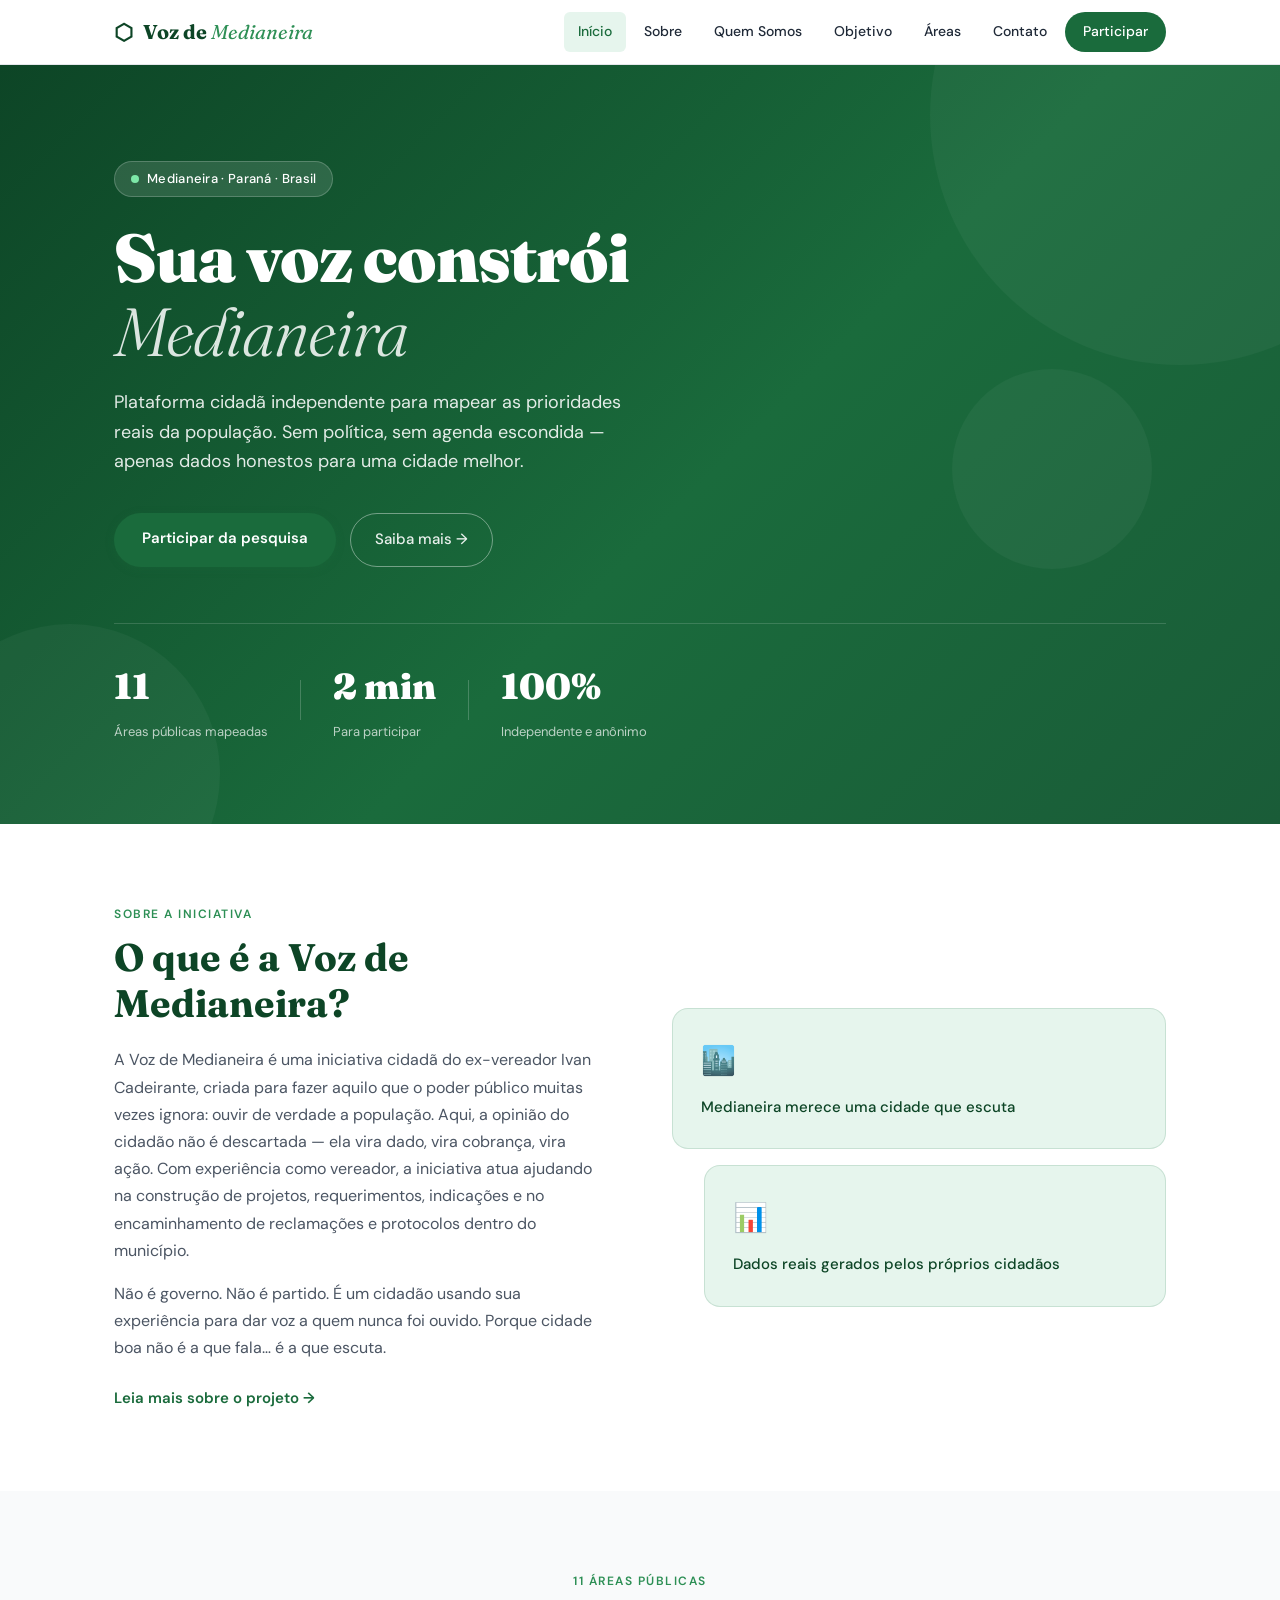
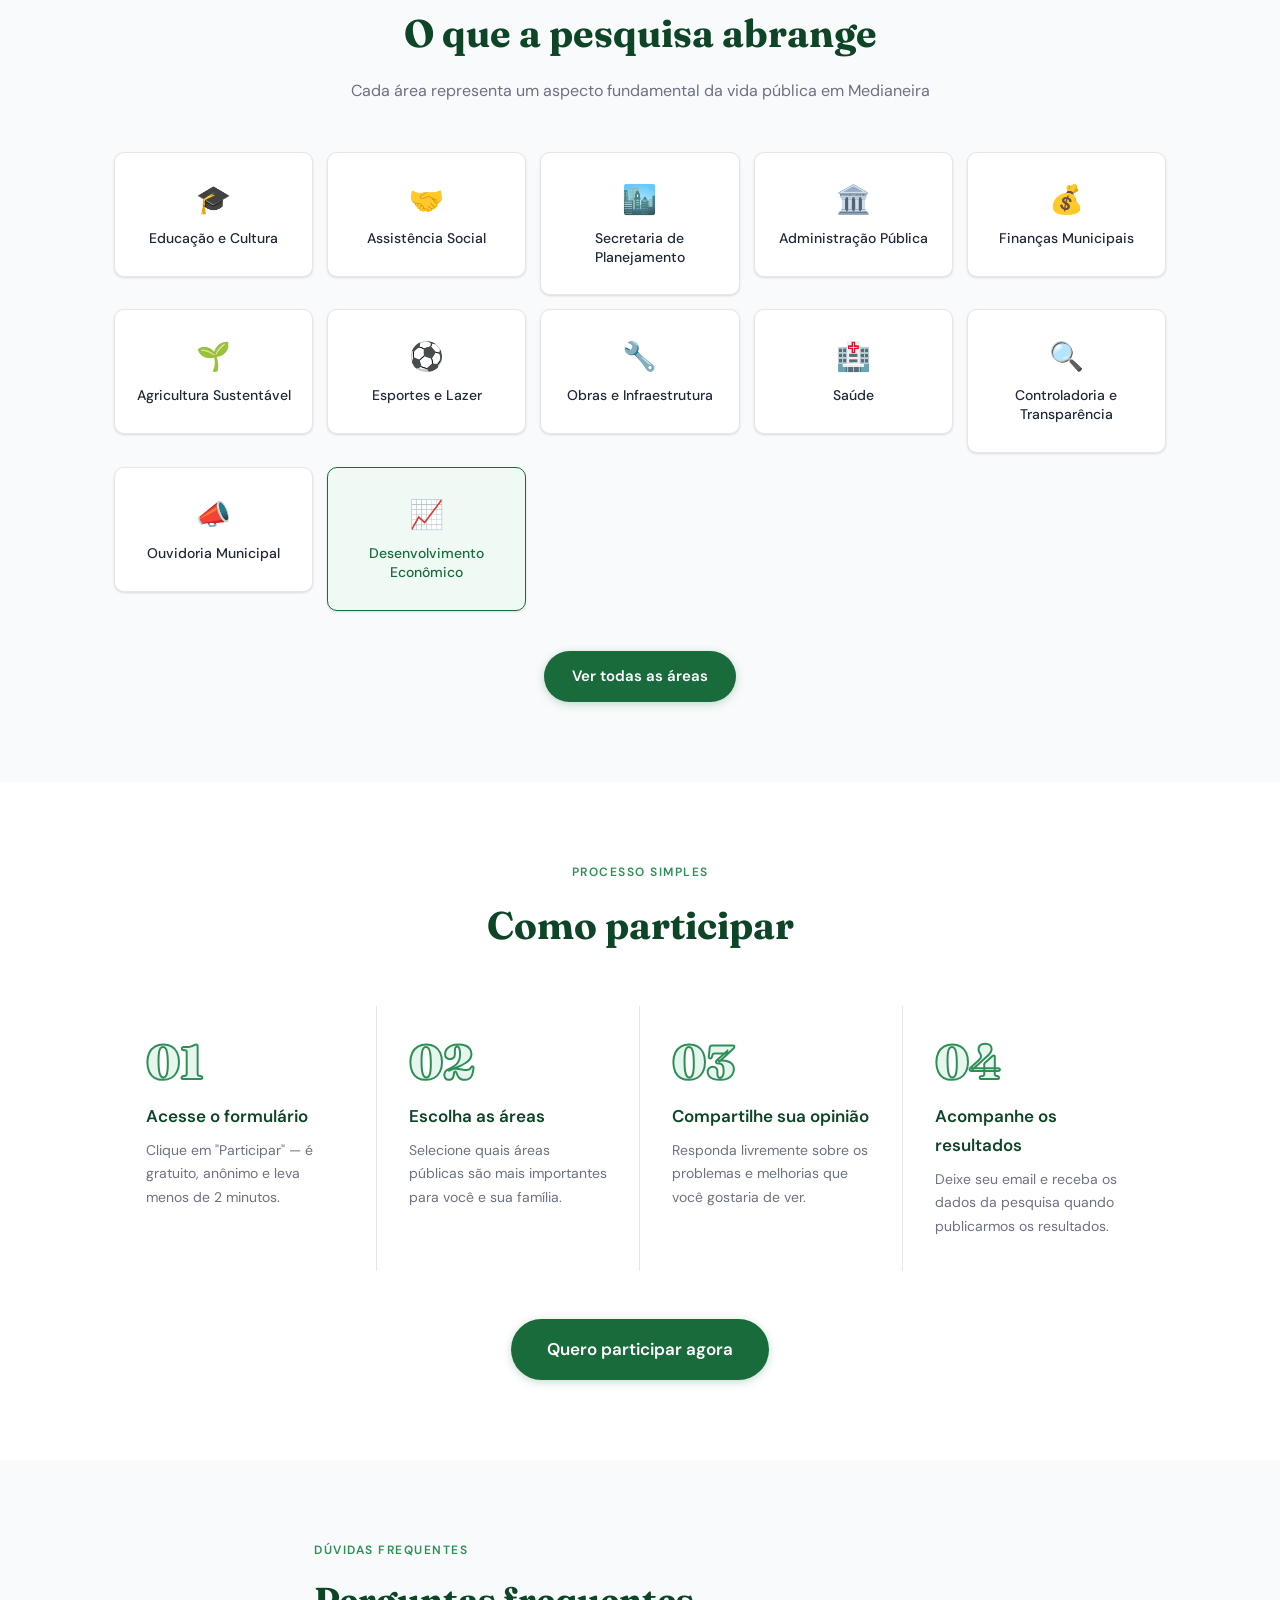
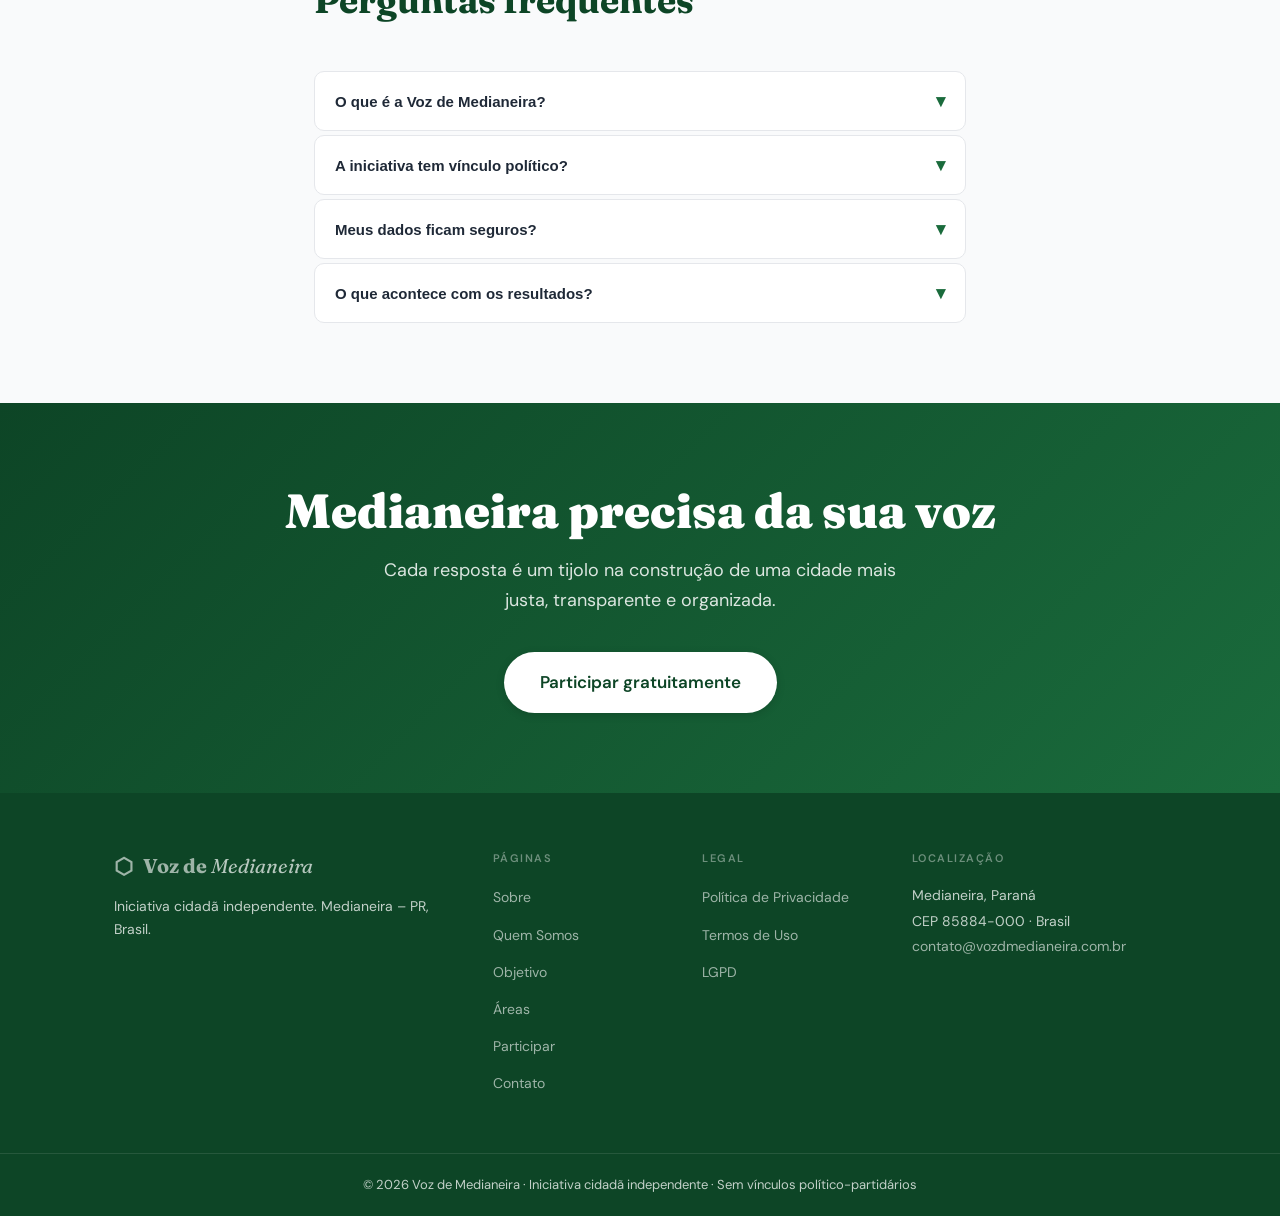
==== index.html @ 8d95023a "Update index.html" ====
<!DOCTYPE html>
<html lang="pt-BR">
<head>
  <meta charset="UTF-8">
  <meta name="viewport" content="width=device-width, initial-scale=1.0">
  <meta http-equiv="X-UA-Compatible" content="IE=edge">

  <!-- SEO Primary -->
  <title>Voz de Medianeira | Participação Cidadã em Medianeira – PR</title>
  <meta name="description" content="Plataforma de participação cidadã em Medianeira, Paraná. Contribua com sua opinião sobre saúde, educação, obras, agricultura e mais. Sua voz transforma a cidade.">
  <meta name="keywords" content="Medianeira PR, participação cidadã, Medianeira Paraná, saúde Medianeira, educação Medianeira, obras Medianeira, prefeitura Medianeira">
  <meta name="author" content="Voz de Medianeira">
  <meta name="robots" content="index, follow, max-snippet:-1, max-image-preview:large, max-video-preview:-1">
  <link rel="canonical" href="https://www.vozdmedianeira.com.br/">

  <!-- Open Graph / Facebook -->
  <meta property="og:type" content="website">
  <meta property="og:url" content="https://www.vozdmedianeira.com.br/">
  <meta property="og:title" content="Voz de Medianeira | Participação Cidadã">
  <meta property="og:description" content="Plataforma cidadã independente para mapear as prioridades reais da população de Medianeira – PR. Participe e faça sua voz ser ouvida.">
  <meta property="og:image" content="https://www.vozdmedianeira.com.br/og-image.jpg">
  <meta property="og:locale" content="pt_BR">
  <meta property="og:site_name" content="Voz de Medianeira">

  <!-- Twitter Card -->
  <meta name="twitter:card" content="summary_large_image">
  <meta name="twitter:title" content="Voz de Medianeira | Participação Cidadã">
  <meta name="twitter:description" content="Plataforma cidadã independente para mapear as prioridades reais da população de Medianeira – PR.">
  <meta name="twitter:image" content="https://www.vozdmedianeira.com.br/og-image.jpg">

  <!-- Geo tags para SEO Local -->
  <meta name="geo.region" content="BR-PR">
  <meta name="geo.placename" content="Medianeira, Paraná">
  <meta name="geo.position" content="-25.2969;-54.0944">
  <meta name="ICBM" content="-25.2969, -54.0944">

  <!-- Schema.org: Organization + WebSite + LocalBusiness -->
  <script type="application/ld+json">
  {
    "@context": "https://schema.org",
    "@graph": [
      {
        "@type": "Organization",
        "@id": "https://www.vozdmedianeira.com.br/#organization",
        "name": "Voz de Medianeira",
        "url": "https://www.vozdmedianeira.com.br",
        "description": "Iniciativa cidadã independente para mapear as prioridades da população de Medianeira, Paraná.",
        "areaServed": {
          "@type": "City",
          "name": "Medianeira",
          "addressRegion": "PR",
          "addressCountry": "BR"
        },
        "contactPoint": {
          "@type": "ContactPoint",
          "contactType": "customer support",
          "email": "contato@vozdmedianeira.com.br",
          "availableLanguage": "Portuguese"
        }
      },
      {
        "@type": "WebSite",
        "@id": "https://www.vozdmedianeira.com.br/#website",
        "url": "https://www.vozdmedianeira.com.br",
        "name": "Voz de Medianeira",
        "description": "Plataforma de participação cidadã em Medianeira – PR",
        "publisher": { "@id": "https://www.vozdmedianeira.com.br/#organization" },
        "potentialAction": {
          "@type": "SearchAction",
          "target": "https://www.vozdmedianeira.com.br/?s={search_term_string}",
          "query-input": "required name=search_term_string"
        },
        "inLanguage": "pt-BR"
      },
      {
        "@type": "BreadcrumbList",
        "itemListElement": [
          { "@type": "ListItem", "position": 1, "name": "Início", "item": "https://www.vozdmedianeira.com.br/" }
        ]
      }
    ]
  }
  </script>

  <!-- FAQ Schema para rich snippets -->
  <script type="application/ld+json">
  {
    "@context": "https://schema.org",
    "@type": "FAQPage",
    "mainEntity": [
      {
        "@type": "Question",
        "name": "O que é a Voz de Medianeira?",
        "acceptedAnswer": {
          "@type": "Answer",
          "text": "É uma iniciativa cidadã independente que reúne opiniões dos moradores de Medianeira, PR, sobre as principais áreas públicas da cidade, como saúde, educação, obras, agricultura e mais."
        }
      },
      {
        "@type": "Question",
        "name": "Como participar da pesquisa cidadã de Medianeira?",
        "acceptedAnswer": {
          "@type": "Answer",
          "text": "Basta acessar nosso formulário, selecionar as áreas de interesse, responder as perguntas e enviar. O processo leva menos de 2 minutos e é completamente gratuito e anônimo."
        }
      },
      {
        "@type": "Question",
        "name": "A iniciativa tem vínculo com partidos políticos?",
        "acceptedAnswer": {
          "@type": "Answer",
          "text": "Não. A Voz de Medianeira é uma iniciativa cidadã totalmente independente, sem vínculos com partidos políticos, candidaturas ou órgãos governamentais."
        }
      }
    ]
  }
  </script>

  <!-- Preconnect para performance -->
  <link rel="preconnect" href="https://fonts.googleapis.com">
  <link rel="preconnect" href="https://fonts.gstatic.com" crossorigin>
  <link href="https://fonts.googleapis.com/css2?family=Fraunces:ital,opsz,wght@0,9..144,300;0,9..144,700;0,9..144,900;1,9..144,400&family=DM+Sans:wght@400;500;600&display=swap" rel="stylesheet">

  <link rel="stylesheet" href="assets/style.css">
  <link rel="icon" type="image/svg+xml" href="assets/favicon.svg">
</head>
  <script type="text/javascript">
    (function(c,l,a,r,i,t,y){
        c[a]=c[a]||function(){(c[a].q=c[a].q||[]).push(arguments)};
        t=l.createElement(r);t.async=1;t.src="https://www.clarity.ms/tag/"+i;
        y=l.getElementsByTagName(r)[0];y.parentNode.insertBefore(t,y);
    })(window, document, "clarity", "script", "wa4w3cgai5");
</script>
  <!-- Google tag (gtag.js) -->
<script async src="https://www.googletagmanager.com/gtag/js?id=G-56TC6TE1XT"></script>
<script>
  window.dataLayer = window.dataLayer || [];
  function gtag(){dataLayer.push(arguments);}
  gtag('js', new Date());

  gtag('config', 'G-56TC6TE1XT');
</script>
<body>

  <!-- Skip to content (acessibilidade) -->
  <a href="#conteudo-principal" class="skip-link">Pular para o conteúdo</a>

  <!-- HEADER / NAV -->
  <header role="banner">
    <nav role="navigation" aria-label="Navegação principal">
      <div class="nav-inner">
        <a href="index.html" class="logo" aria-label="Voz de Medianeira - Página inicial">
          <span class="logo-mark" aria-hidden="true">⬡</span>
          <span class="logo-text">Voz de <em>Medianeira</em></span>
        </a>
        <button class="nav-toggle" aria-expanded="false" aria-controls="nav-menu" aria-label="Abrir menu">
          <span></span><span></span><span></span>
        </button>
        <ul id="nav-menu" role="list">
          <li><a href="index.html" aria-current="page">Início</a></li>
          <li><a href="sobre.html">Sobre</a></li>
          <li><a href="quem-somos.html">Quem Somos</a></li>
          <li><a href="objetivo.html">Objetivo</a></li>
          <li><a href="areas.html">Áreas</a></li>
          <li><a href="contato.html">Contato</a></li>
          <li><a href="participar.html" class="btn-nav">Participar</a></li>
        </ul>
      </div>
    </nav>
  </header>

  <!-- MAIN -->
  <main id="conteudo-principal" role="main">

    <!-- HERO -->
    <section class="hero" aria-labelledby="hero-titulo">
      <div class="hero-bg" aria-hidden="true">
        <div class="hero-shape s1"></div>
        <div class="hero-shape s2"></div>
        <div class="hero-shape s3"></div>
      </div>
      <div class="container hero-content">
        <div class="hero-badge">
          <span class="badge-dot" aria-hidden="true"></span>
          Medianeira · Paraná · Brasil
        </div>
        <h1 id="hero-titulo">
          Sua voz constrói<br>
          <em>Medianeira</em>
        </h1>
        <p class="hero-sub">
          Plataforma cidadã independente para mapear as prioridades reais da população.
          Sem política, sem agenda escondida — apenas dados honestos para uma cidade melhor.
        </p>
        <div class="hero-actions">
          <a href="participar.html" class="btn-primary">Participar da pesquisa</a>
          <a href="sobre.html" class="btn-ghost">Saiba mais →</a>
        </div>
        <div class="hero-stats" role="list" aria-label="Dados da iniciativa">
          <div class="stat" role="listitem">
            <strong>11</strong>
            <span>Áreas públicas mapeadas</span>
          </div>
          <div class="stat-div" aria-hidden="true"></div>
          <div class="stat" role="listitem">
            <strong>2 min</strong>
            <span>Para participar</span>
          </div>
          <div class="stat-div" aria-hidden="true"></div>
          <div class="stat" role="listitem">
            <strong>100%</strong>
            <span>Independente e anônimo</span>
          </div>
        </div>
      </div>
    </section>

    <!-- O QUE É -->
    <section class="section-about" aria-labelledby="about-titulo">
      <div class="container two-col">
        <div class="col-text">
          <span class="eyebrow">Sobre a iniciativa</span>
          <h2 id="about-titulo">O que é a Voz de Medianeira?</h2>
          <p>
            A Voz de Medianeira é uma iniciativa cidadã do ex-vereador Ivan Cadeirante, criada para fazer aquilo que o poder público muitas vezes ignora: ouvir de verdade a população.

Aqui, a opinião do cidadão não é descartada — ela vira dado, vira cobrança, vira ação.

Com experiência como vereador, a iniciativa atua ajudando na construção de projetos, requerimentos, indicações e no encaminhamento de reclamações e protocolos dentro do município.
          </p>
          <p>
            Não é governo. Não é partido.
É um cidadão usando sua experiência para dar voz a quem nunca foi ouvido.

Porque cidade boa não é a que fala…
é a que escuta.
          </p>
          <a href="sobre.html" class="link-more">Leia mais sobre o projeto →</a>
        </div>
        <div class="col-visual" aria-hidden="true">
          <div class="visual-card vc1">
            <div class="vc-icon">🏙️</div>
            <p>Medianeira merece uma cidade que escuta</p>
          </div>
          <div class="visual-card vc2">
            <div class="vc-icon">📊</div>
            <p>Dados reais gerados pelos próprios cidadãos</p>
          </div>
        </div>
      </div>
    </section>

    <!-- ÁREAS em destaque -->
    <section class="section-areas" aria-labelledby="areas-titulo">
      <div class="container">
        <span class="eyebrow center">11 áreas públicas</span>
        <h2 id="areas-titulo" class="center">O que a pesquisa abrange</h2>
        <p class="section-sub center">Cada área representa um aspecto fundamental da vida pública em Medianeira</p>
        <ul class="areas-grid" role="list">
          <li class="area-item"><a href="areas.html#educacao"><span class="ai-icon" aria-hidden="true">🎓</span><span>Educação e Cultura</span></a></li>
          <li class="area-item"><a href="areas.html#assistencia"><span class="ai-icon" aria-hidden="true">🤝</span><span>Assistência Social</span></a></li>
          <li class="area-item"><a href="areas.html#planejamento"><span class="ai-icon" aria-hidden="true">🏙️</span><span>Secretaria de Planejamento</span></a></li>
          <li class="area-item"><a href="areas.html#administracao"><span class="ai-icon" aria-hidden="true">🏛️</span><span>Administração Pública</span></a></li>
          <li class="area-item"><a href="areas.html#financas"><span class="ai-icon" aria-hidden="true">💰</span><span>Finanças Municipais</span></a></li>
          <li class="area-item"><a href="areas.html#agricultura"><span class="ai-icon" aria-hidden="true">🌱</span><span>Agricultura Sustentável</span></a></li>
          <li class="area-item"><a href="areas.html#esportes"><span class="ai-icon" aria-hidden="true">⚽</span><span>Esportes e Lazer</span></a></li>
          <li class="area-item"><a href="areas.html#obras"><span class="ai-icon" aria-hidden="true">🔧</span><span>Obras e Infraestrutura</span></a></li>
          <li class="area-item"><a href="areas.html#saude"><span class="ai-icon" aria-hidden="true">🏥</span><span>Saúde</span></a></li>
          <li class="area-item"><a href="areas.html#controladoria"><span class="ai-icon" aria-hidden="true">🔍</span><span>Controladoria e Transparência</span></a></li>
          <li class="area-item"><a href="areas.html#ouvidoria"><span class="ai-icon" aria-hidden="true">📣</span><span>Ouvidoria Municipal</span></a></li>
          <li class="area-item ai-destaque"><a href="areas.html#economico"><span class="ai-icon" aria-hidden="true">📈</span><span>Desenvolvimento Econômico</span></a></li>
        </ul>
        <div class="center" style="margin-top:40px">
          <a href="areas.html" class="btn-primary">Ver todas as áreas</a>
        </div>
      </div>
    </section>

    <!-- COMO FUNCIONA -->
    <section class="section-steps" aria-labelledby="steps-titulo">
      <div class="container">
        <span class="eyebrow center">Processo simples</span>
        <h2 id="steps-titulo" class="center">Como participar</h2>
        <ol class="steps-list" role="list">
          <li class="step-item">
            <div class="step-num" aria-hidden="true">01</div>
            <div class="step-body">
              <h3>Acesse o formulário</h3>
              <p>Clique em "Participar" — é gratuito, anônimo e leva menos de 2 minutos.</p>
            </div>
          </li>
          <li class="step-item">
            <div class="step-num" aria-hidden="true">02</div>
            <div class="step-body">
              <h3>Escolha as áreas</h3>
              <p>Selecione quais áreas públicas são mais importantes para você e sua família.</p>
            </div>
          </li>
          <li class="step-item">
            <div class="step-num" aria-hidden="true">03</div>
            <div class="step-body">
              <h3>Compartilhe sua opinião</h3>
              <p>Responda livremente sobre os problemas e melhorias que você gostaria de ver.</p>
            </div>
          </li>
          <li class="step-item">
            <div class="step-num" aria-hidden="true">04</div>
            <div class="step-body">
              <h3>Acompanhe os resultados</h3>
              <p>Deixe seu email e receba os dados da pesquisa quando publicarmos os resultados.</p>
            </div>
          </li>
        </ol>
        <div class="center" style="margin-top:48px">
          <a href="participar.html" class="btn-primary btn-lg">Quero participar agora</a>
        </div>
      </div>
    </section>

    <!-- FAQ -->
    <section class="section-faq" aria-labelledby="faq-titulo">
      <div class="container faq-inner">
        <span class="eyebrow">Dúvidas frequentes</span>
        <h2 id="faq-titulo">Perguntas frequentes</h2>
        <dl class="faq-list">
          <div class="faq-item">
            <dt>
              <button aria-expanded="false" aria-controls="faq1-ans" id="faq1-btn">
                O que é a Voz de Medianeira?
                <span aria-hidden="true" class="faq-arrow">▾</span>
              </button>
            </dt>
            <dd id="faq1-ans" hidden>
              É uma iniciativa cidadã independente que reúne opiniões dos moradores de Medianeira–PR
              sobre as principais áreas públicas da cidade. Os dados são públicos e gerados pela própria comunidade.
            </dd>
          </div>
          <div class="faq-item">
            <dt>
              <button aria-expanded="false" aria-controls="faq2-ans" id="faq2-btn">
                A iniciativa tem vínculo político?
                <span aria-hidden="true" class="faq-arrow">▾</span>
              </button>
            </dt>
            <dd id="faq2-ans" hidden>
              Não. Somos totalmente independentes — sem vínculos com partidos, candidaturas ou órgãos
              governamentais. Nenhum patrocinador político financia esta iniciativa.
            </dd>
          </div>
          <div class="faq-item">
            <dt>
              <button aria-expanded="false" aria-controls="faq3-ans" id="faq3-btn">
                Meus dados ficam seguros?
                <span aria-hidden="true" class="faq-arrow">▾</span>
              </button>
            </dt>
            <dd id="faq3-ans" hidden>
              Sim. O nome é opcional e o email só é utilizado para envio dos resultados. Nunca
              vendemos, compartilhamos ou usamos seus dados para fins comerciais. Seguimos a LGPD.
            </dd>
          </div>
          <div class="faq-item">
            <dt>
              <button aria-expanded="false" aria-controls="faq4-ans" id="faq4-btn">
                O que acontece com os resultados?
                <span aria-hidden="true" class="faq-arrow">▾</span>
              </button>
            </dt>
            <dd id="faq4-ans" hidden>
              Os dados serão organizados, publicados neste site e compartilhados com a comunidade
              de Medianeira para fomentar debates públicos, transparência e cidadania ativa.
            </dd>
          </div>
        </dl>
      </div>
    </section>

    <!-- CTA FINAL -->
    <section class="section-cta" aria-labelledby="cta-titulo">
      <div class="container cta-inner">
        <h2 id="cta-titulo">Medianeira precisa da sua voz</h2>
        <p>Cada resposta é um tijolo na construção de uma cidade mais justa, transparente e organizada.</p>
        <a href="participar.html" class="btn-primary btn-lg btn-white">Participar gratuitamente</a>
      </div>
    </section>

  </main>

  <!-- FOOTER -->
  <footer role="contentinfo">
    <div class="container footer-inner">
      <div class="footer-col">
        <a href="index.html" class="logo logo-footer">
          <span class="logo-mark" aria-hidden="true">⬡</span>
          <span class="logo-text">Voz de <em>Medianeira</em></span>
        </a>
        <p>Iniciativa cidadã independente. Medianeira – PR, Brasil.</p>
      </div>
      <nav class="footer-nav" aria-label="Navegação rodapé">
        <h3>Páginas</h3>
        <ul role="list">
          <li><a href="sobre.html">Sobre</a></li>
          <li><a href="quem-somos.html">Quem Somos</a></li>
          <li><a href="objetivo.html">Objetivo</a></li>
          <li><a href="areas.html">Áreas</a></li>
          <li><a href="participar.html">Participar</a></li>
          <li><a href="contato.html">Contato</a></li>
        </ul>
      </nav>
      <nav class="footer-nav" aria-label="Legal">
        <h3>Legal</h3>
        <ul role="list">
          <li><a href="privacidade.html">Política de Privacidade</a></li>
          <li><a href="termos.html">Termos de Uso</a></li>
          <li><a href="lgpd.html">LGPD</a></li>
        </ul>
      </nav>
      <div class="footer-col">
        <h3>Localização</h3>
        <address>
          Medianeira, Paraná<br>
          CEP 85884-000 · Brasil<br>
          <a href="mailto:contato@vozdmedianeira.com.br">contato@vozdmedianeira.com.br</a>
        </address>
      </div>
    </div>
    <div class="footer-bottom">
      <div class="container">
        <p>© <span id="ano"></span> Voz de Medianeira · Iniciativa cidadã independente · Sem vínculos político-partidários</p>
      </div>
    </div>
  </footer>

  <!-- Popup Interesse -->
  <div class="popup-overlay" id="popupInteresse" role="dialog" aria-modal="true" aria-labelledby="pi-titulo" hidden>
    <div class="popup-box">
      <button class="popup-close" onclick="fecharPopup('popupInteresse')" aria-label="Fechar">✕</button>
      <p class="popup-emoji" aria-hidden="true">📬</p>
      <h2 id="pi-titulo">Receba os resultados da pesquisa</h2>
      <p>Cadastre seu email e seja o primeiro a saber o que a população de Medianeira pensa. Sem spam.</p>
      <form class="popup-form" onsubmit="capturarEmailInteresse(event)">
        <label for="pi-email" class="sr-only">Seu email</label>
        <div class="popup-row">
          <input type="email" id="pi-email" name="email" placeholder="seuemail@gmail.com" required autocomplete="email">
          <button type="submit" class="btn-primary">Quero receber</button>
        </div>
      </form>
      <button class="popup-skip" onclick="fecharPopup('popupInteresse')">Agora não, obrigado</button>
    </div>
  </div>

  <!-- Popup Abandono (exit intent) -->
  <div class="popup-overlay" id="popupAbandono" role="dialog" aria-modal="true" aria-labelledby="pa-titulo" hidden>
    <div class="popup-box">
      <button class="popup-close" onclick="fecharPopup('popupAbandono')" aria-label="Fechar">✕</button>
      <p class="popup-emoji" aria-hidden="true">🌿</p>
      <h2 id="pa-titulo">Espere! Sua voz ainda não foi ouvida.</h2>
      <p>São apenas <strong>2 minutos</strong>. Cada resposta ajuda a mapear o que Medianeira realmente precisa. Não vá embora sem participar!</p>
      <div class="popup-btns">
        <a href="participar.html" class="btn-primary">Participar agora</a>
        <button class="btn-ghost-sm" onclick="fecharPopup('popupAbandono')">Sair mesmo assim</button>
      </div>
    </div>
  </div>

  <div id="toast" role="alert" aria-live="assertive" aria-atomic="true"></div>

  <script src="assets/main.js"></script>
</body>
</html>
---- assets/style.css ----
/* ============================================
   VOZ DE MEDIANEIRA – DESIGN SYSTEM
   Tipografia: Fraunces (display) + DM Sans (body)
   Paleta: Verde institucional + Branco + Âmbar
   ============================================ */

:root {
  --verde:        #1a6b3c;
  --verde-dark:   #0d4526;
  --verde-mid:    #2d8f55;
  --verde-light:  #e6f5ed;
  --verde-xlight: #f0faf5;
  --ambar:        #d97706;
  --ambar-light:  #fef3c7;
  --cinza-50:     #f9fafb;
  --cinza-100:    #f3f4f6;
  --cinza-200:    #e5e7eb;
  --cinza-400:    #9ca3af;
  --cinza-600:    #4b5563;
  --cinza-800:    #1f2937;
  --branco:       #ffffff;
  --texto:        #111827;
  --texto-muted:  #6b7280;
  --radius-sm:    6px;
  --radius:       10px;
  --radius-lg:    16px;
  --radius-xl:    24px;
  --shadow-sm:    0 1px 3px rgba(0,0,0,0.08), 0 1px 2px rgba(0,0,0,0.06);
  --shadow:       0 4px 16px rgba(0,0,0,0.10);
  --shadow-lg:    0 12px 40px rgba(0,0,0,0.13);
  --font-display: 'Fraunces', Georgia, serif;
  --font-body:    'DM Sans', system-ui, sans-serif;
  --max-w:        1100px;
}

/* RESET */
*, *::before, *::after { box-sizing: border-box; margin: 0; padding: 0; }
html { scroll-behavior: smooth; -webkit-text-size-adjust: 100%; }
body { font-family: var(--font-body); font-size: 16px; line-height: 1.7; color: var(--texto); background: var(--branco); }
img { max-width: 100%; height: auto; display: block; }
a { color: var(--verde); text-decoration: underline; }
a:hover { color: var(--verde-dark); }
ul, ol { list-style: none; }

/* ACESSIBILIDADE */
.skip-link {
  position: absolute; top: -100px; left: 16px;
  background: var(--verde); color: var(--branco);
  padding: 10px 20px; border-radius: var(--radius);
  font-weight: 600; text-decoration: none; z-index: 9999;
  transition: top 0.2s;
}
.skip-link:focus { top: 16px; }
.sr-only {
  position: absolute; width: 1px; height: 1px;
  padding: 0; margin: -1px; overflow: hidden;
  clip: rect(0,0,0,0); white-space: nowrap; border: 0;
}

/* CONTAINER */
.container { max-width: var(--max-w); margin: 0 auto; padding: 0 24px; }

/* ============ HEADER / NAV ============ */
header {
  position: sticky; top: 0; z-index: 200;
  background: rgba(255,255,255,0.97);
  backdrop-filter: blur(8px);
  border-bottom: 1px solid var(--cinza-200);
}
.nav-inner {
  display: flex; align-items: center; justify-content: space-between;
  max-width: var(--max-w); margin: 0 auto; padding: 0 24px;
  height: 64px;
}
.logo {
  display: flex; align-items: center; gap: 10px;
  text-decoration: none; font-family: var(--font-display);
  font-size: 20px; font-weight: 700; color: var(--verde-dark);
}
.logo em { font-style: italic; color: var(--verde-mid); font-weight: 400; }
.logo-mark {
  font-size: 22px; line-height: 1;
  display: flex; align-items: center;
}
.logo-footer { color: var(--branco); }
.logo-footer em { color: rgba(255,255,255,0.7); }

#nav-menu {
  display: flex; align-items: center; gap: 4px;
}
#nav-menu li a {
  display: block; padding: 8px 14px;
  font-size: 14px; font-weight: 500;
  color: var(--cinza-800); text-decoration: none;
  border-radius: var(--radius-sm);
  transition: background 0.15s, color 0.15s;
}
#nav-menu li a:hover,
#nav-menu li a[aria-current="page"] {
  background: var(--verde-light); color: var(--verde);
}
.btn-nav {
  background: var(--verde) !important;
  color: var(--branco) !important;
  padding: 8px 18px !important;
  border-radius: 999px !important;
}
.btn-nav:hover { background: var(--verde-dark) !important; }

.nav-toggle {
  display: none; flex-direction: column; gap: 5px;
  background: none; border: none; cursor: pointer; padding: 8px;
}
.nav-toggle span {
  display: block; width: 22px; height: 2px;
  background: var(--cinza-800); border-radius: 2px; transition: all 0.25s;
}

/* ============ BOTÕES ============ */
.btn-primary {
  display: inline-block;
  background: var(--verde); color: var(--branco);
  font-family: var(--font-body); font-weight: 600; font-size: 15px;
  padding: 13px 28px; border-radius: 999px;
  text-decoration: none; border: none; cursor: pointer;
  transition: background 0.2s, transform 0.15s, box-shadow 0.2s;
  box-shadow: 0 2px 8px rgba(26,107,60,0.25);
}
.btn-primary:hover {
  background: var(--verde-dark); color: var(--branco);
  transform: translateY(-2px);
  box-shadow: 0 6px 20px rgba(26,107,60,0.35);
}
.btn-primary:active { transform: translateY(0); }
.btn-primary.btn-lg { font-size: 17px; padding: 16px 36px; }
.btn-primary.btn-full { width: 100%; text-align: center; }
.btn-primary.btn-white { background: var(--branco); color: var(--verde-dark); box-shadow: 0 2px 8px rgba(0,0,0,0.15); }
.btn-primary.btn-white:hover { background: var(--verde-light); color: var(--verde-dark); }

.btn-ghost {
  display: inline-block; background: transparent;
  color: rgba(255,255,255,0.9); font-weight: 500; font-size: 15px;
  padding: 13px 24px; border-radius: 999px; text-decoration: none;
  border: 1.5px solid rgba(255,255,255,0.4);
  transition: background 0.2s, border-color 0.2s;
}
.btn-ghost:hover { background: rgba(255,255,255,0.1); border-color: rgba(255,255,255,0.7); color: var(--branco); }

.btn-ghost-sm {
  background: transparent; color: var(--cinza-600); border: none;
  font-size: 14px; cursor: pointer; padding: 10px 16px;
  border-radius: var(--radius-sm); text-decoration: underline;
}
.btn-ghost-sm:hover { color: var(--cinza-800); }

/* ============ EYEBROW / LABELS ============ */
.eyebrow {
  display: block; font-size: 12px; font-weight: 600; letter-spacing: 1.5px;
  text-transform: uppercase; color: var(--verde-mid); margin-bottom: 10px;
}
.eyebrow.center { text-align: center; }
.center { text-align: center; }

/* ============ HERO ============ */
.hero {
  position: relative; overflow: hidden;
  background: linear-gradient(135deg, var(--verde-dark) 0%, var(--verde) 55%, #1a5c38 100%);
  color: var(--branco);
  padding: 96px 0 80px;
}
.hero-bg { position: absolute; inset: 0; pointer-events: none; }
.hero-shape {
  position: absolute; border-radius: 50%;
  background: rgba(255,255,255,0.04);
}
.hero-shape.s1 { width: 500px; height: 500px; top: -200px; right: -150px; }
.hero-shape.s2 { width: 300px; height: 300px; bottom: -100px; left: -80px; }
.hero-shape.s3 { width: 200px; height: 200px; top: 40%; right: 10%; }

.hero-content { position: relative; z-index: 1; }

.hero-badge {
  display: inline-flex; align-items: center; gap: 8px;
  background: rgba(255,255,255,0.12); border: 1px solid rgba(255,255,255,0.2);
  border-radius: 999px; padding: 6px 16px;
  font-size: 13px; font-weight: 500; letter-spacing: 0.3px;
  margin-bottom: 24px;
}
.badge-dot {
  width: 8px; height: 8px; border-radius: 50%;
  background: #7de8a8; animation: pulse 2s infinite;
}
@keyframes pulse { 0%,100% { opacity: 1; } 50% { opacity: 0.5; } }

.hero h1 {
  font-family: var(--font-display);
  font-size: clamp(40px, 6vw, 68px);
  font-weight: 900; line-height: 1.08;
  margin-bottom: 20px; letter-spacing: -1px;
}
.hero h1 em {
  font-style: italic; font-weight: 300;
  color: rgba(255,255,255,0.85);
}
.hero-sub {
  font-size: 18px; max-width: 520px;
  line-height: 1.65; margin-bottom: 36px;
  opacity: 0.88;
}
.hero-actions { display: flex; gap: 14px; flex-wrap: wrap; margin-bottom: 56px; }
.hero-stats {
  display: flex; gap: 0; align-items: center; flex-wrap: wrap;
  border-top: 1px solid rgba(255,255,255,0.15);
  padding-top: 32px;
}
.stat { text-align: left; padding: 0 32px 0 0; }
.stat strong { display: block; font-family: var(--font-display); font-size: 36px; font-weight: 900; }
.stat span { font-size: 13px; opacity: 0.7; }
.stat-div { width: 1px; height: 40px; background: rgba(255,255,255,0.2); margin-right: 32px; }

/* ============ PAGE HERO (inner pages) ============ */
.page-hero {
  background: var(--verde-xlight);
  border-bottom: 1px solid var(--cinza-200);
  padding: 48px 0 40px;
}
.page-hero h1 {
  font-family: var(--font-display);
  font-size: clamp(32px, 4vw, 52px);
  font-weight: 900; color: var(--verde-dark);
  margin-top: 16px; letter-spacing: -0.5px;
}
.page-hero-sub { font-size: 17px; color: var(--texto-muted); margin-top: 8px; }

/* BREADCRUMB */
.breadcrumb { display: flex; gap: 8px; align-items: center; }
.breadcrumb li { font-size: 13px; color: var(--texto-muted); }
.breadcrumb li::after { content: '›'; margin-left: 8px; }
.breadcrumb li:last-child::after { content: ''; }
.breadcrumb li:last-child { color: var(--verde); font-weight: 500; }
.breadcrumb a { color: var(--texto-muted); text-decoration: none; }
.breadcrumb a:hover { color: var(--verde); }

/* ============ SECTION: ABOUT ============ */
.section-about { padding: 80px 0; }
.two-col {
  display: grid; grid-template-columns: 1fr 1fr;
  gap: 64px; align-items: center;
}
.col-text h2 {
  font-family: var(--font-display);
  font-size: clamp(28px, 3vw, 40px);
  font-weight: 700; color: var(--verde-dark);
  margin-bottom: 20px; line-height: 1.2;
}
.col-text p { color: var(--cinza-600); margin-bottom: 16px; }
.link-more {
  display: inline-block; font-weight: 600; font-size: 15px;
  color: var(--verde); text-decoration: none; margin-top: 8px;
}
.link-more:hover { text-decoration: underline; }

.col-visual { display: flex; flex-direction: column; gap: 16px; }
.visual-card {
  background: var(--verde-light);
  border: 1px solid rgba(26,107,60,0.15);
  border-radius: var(--radius-lg); padding: 28px;
  transition: transform 0.2s;
}
.visual-card:hover { transform: translateY(-3px); }
.visual-card.vc2 { margin-left: 32px; }
.vc-icon { font-size: 28px; margin-bottom: 10px; }
.visual-card p { font-size: 15px; color: var(--verde-dark); font-weight: 500; }

/* ============ SECTION: AREAS ============ */
.section-areas { background: var(--cinza-50); padding: 80px 0; }
.section-areas h2 {
  font-family: var(--font-display);
  font-size: clamp(28px, 3vw, 40px);
  font-weight: 700; color: var(--verde-dark);
  margin-bottom: 10px;
}
.section-sub { font-size: 16px; color: var(--texto-muted); margin-bottom: 48px; }

.areas-grid {
  display: grid;
  grid-template-columns: repeat(auto-fill, minmax(195px, 1fr));
  gap: 14px;
}
.area-item a {
  display: flex; flex-direction: column; align-items: center; gap: 10px;
  text-align: center; padding: 28px 16px;
  background: var(--branco); border-radius: var(--radius);
  border: 1.5px solid var(--cinza-200);
  text-decoration: none; color: var(--cinza-800);
  font-size: 14px; font-weight: 500; line-height: 1.35;
  transition: all 0.2s; box-shadow: var(--shadow-sm);
}
.area-item a:hover {
  border-color: var(--verde-mid); color: var(--verde);
  box-shadow: 0 4px 16px rgba(26,107,60,0.15);
  transform: translateY(-3px);
}
.ai-icon { font-size: 28px; }
.ai-destaque a { border-color: var(--verde); background: var(--verde-xlight); color: var(--verde); }

/* ============ SECTION: STEPS ============ */
.section-steps { padding: 80px 0; }
.section-steps h2 {
  font-family: var(--font-display);
  font-size: clamp(28px, 3vw, 40px); font-weight: 700;
  color: var(--verde-dark); margin-bottom: 48px;
}
.steps-list { display: grid; grid-template-columns: repeat(auto-fit, minmax(220px, 1fr)); gap: 0; }
.step-item {
  display: flex; flex-direction: column; gap: 16px; padding: 32px;
  border-right: 1px solid var(--cinza-200); position: relative;
}
.step-item:last-child { border-right: none; }
.step-num {
  font-family: var(--font-display); font-size: 48px; font-weight: 900;
  color: var(--verde-light); line-height: 1;
  -webkit-text-stroke: 2px var(--verde-mid);
}
.step-body h3 { font-size: 17px; font-weight: 600; color: var(--verde-dark); margin-bottom: 8px; }
.step-body p { font-size: 14px; color: var(--texto-muted); }

/* ============ SECTION: FAQ ============ */
.section-faq { background: var(--cinza-50); padding: 80px 0; }
.faq-inner { max-width: 700px; }
.section-faq h2 {
  font-family: var(--font-display); font-size: 36px; font-weight: 700;
  color: var(--verde-dark); margin-bottom: 40px;
}
.faq-list { display: flex; flex-direction: column; gap: 4px; }
.faq-item {
  border: 1px solid var(--cinza-200); border-radius: var(--radius);
  background: var(--branco); overflow: hidden;
}
.faq-item dt button {
  display: flex; width: 100%; align-items: center; justify-content: space-between;
  padding: 18px 20px; background: none; border: none; cursor: pointer;
  font-size: 15px; font-weight: 600; color: var(--cinza-800);
  text-align: left; gap: 12px;
}
.faq-item dt button:hover { background: var(--cinza-50); }
.faq-arrow { color: var(--verde); font-size: 18px; transition: transform 0.25s; flex-shrink: 0; }
.faq-item dt button[aria-expanded="true"] .faq-arrow { transform: rotate(180deg); }
.faq-item dd {
  padding: 0 20px 18px; font-size: 15px; color: var(--cinza-600); line-height: 1.7;
}

/* ============ SECTION: CTA ============ */
.section-cta {
  background: linear-gradient(135deg, var(--verde-dark), var(--verde));
  padding: 80px 0; text-align: center;
}
.cta-inner h2 {
  font-family: var(--font-display);
  font-size: clamp(28px, 4vw, 48px); font-weight: 900;
  color: var(--branco); margin-bottom: 16px; line-height: 1.15;
}
.cta-inner p { font-size: 18px; color: rgba(255,255,255,0.85); margin-bottom: 36px; max-width: 520px; margin-left: auto; margin-right: auto; }

/* ============ SECTION: CONTENT (inner pages) ============ */
.section-content { padding: 64px 0 80px; }
.content-narrow { max-width: 720px; }
.content-wide { max-width: 1000px; }
.section-content h2 {
  font-family: var(--font-display);
  font-size: clamp(22px, 2.5vw, 32px); font-weight: 700;
  color: var(--verde-dark); margin-top: 48px; margin-bottom: 16px;
  padding-top: 48px; border-top: 1px solid var(--cinza-200);
}
.section-content h2:first-of-type { margin-top: 0; padding-top: 0; border-top: none; }
.section-content p { color: var(--cinza-600); margin-bottom: 16px; }
.content-list { list-style: none; margin: 16px 0 24px; }
.content-list li {
  padding: 8px 0 8px 24px; position: relative;
  color: var(--cinza-600); border-bottom: 1px solid var(--cinza-100);
}
.content-list li::before {
  content: '›'; position: absolute; left: 4px;
  color: var(--verde-mid); font-weight: 700;
}
.content-list li:last-child { border-bottom: none; }
.intro-text {
  font-size: 17px; color: var(--cinza-600); line-height: 1.75;
  margin-bottom: 48px; padding-bottom: 32px; border-bottom: 1px solid var(--cinza-200);
}
.cta-inline {
  background: var(--verde-light); border: 1px solid rgba(26,107,60,0.2);
  border-radius: var(--radius-lg); padding: 32px;
  margin-top: 56px; text-align: center;
}
.cta-inline h3 {
  font-size: 18px; font-weight: 600; color: var(--verde-dark);
  margin-bottom: 16px;
}

/* ============ AREAS DETAIL ============ */
.areas-detail-grid { display: grid; grid-template-columns: repeat(auto-fill, minmax(440px, 1fr)); gap: 24px; }
.area-detail {
  background: var(--branco); border: 1px solid var(--cinza-200);
  border-radius: var(--radius-lg); padding: 28px;
  border-left: 4px solid var(--verde-mid);
  scroll-margin-top: 80px;
}
.ad-header { display: flex; align-items: center; gap: 14px; margin-bottom: 14px; }
.ad-icon { font-size: 28px; }
.area-detail h2 {
  font-family: var(--font-display); font-size: 20px; font-weight: 700;
  color: var(--verde-dark); margin: 0; padding: 0; border: none;
}
.area-detail p { font-size: 14px; color: var(--cinza-600); margin-bottom: 10px; }
.area-detail p:last-child { margin-bottom: 0; }

/* ============ PARTICIPAR PAGE ============ */
.section-participar { padding: 64px 0 80px; background: var(--cinza-50); }
.participar-inner {
  display: grid; grid-template-columns: 320px 1fr;
  gap: 40px; align-items: start;
}
.info-card {
  background: var(--verde); color: var(--branco);
  border-radius: var(--radius); padding: 20px;
  margin-bottom: 16px;
}
.info-card h3 { font-size: 15px; font-weight: 600; margin-bottom: 6px; }
.info-card p { font-size: 13px; opacity: 0.85; }
.areas-select-list { display: flex; flex-direction: column; gap: 6px; margin-bottom: 20px; }
.area-btn {
  display: flex; align-items: center; gap: 10px;
  width: 100%; padding: 10px 14px;
  background: var(--branco); border: 1.5px solid var(--cinza-200);
  border-radius: var(--radius-sm); cursor: pointer;
  font-size: 13px; font-weight: 500; color: var(--cinza-800);
  font-family: var(--font-body); text-align: left;
  transition: all 0.15s;
}
.area-btn:hover { border-color: var(--verde-mid); color: var(--verde); }
.area-btn[aria-pressed="true"] {
  background: var(--verde-light); border-color: var(--verde);
  color: var(--verde); font-weight: 600;
}
.privacy-note {
  background: var(--cinza-100); border-radius: var(--radius);
  padding: 16px; font-size: 13px;
}
.privacy-note strong { display: block; margin-bottom: 4px; color: var(--cinza-800); }
.privacy-note p { color: var(--texto-muted); }

.form-wrap {
  background: var(--branco); border-radius: var(--radius-lg);
  padding: 40px; box-shadow: var(--shadow);
  border: 1px solid var(--cinza-200);
}
.form-wrap h2 {
  font-family: var(--font-display); font-size: 28px; font-weight: 700;
  color: var(--verde-dark); margin-bottom: 28px;
}
.selected-display {
  background: var(--verde-xlight); border: 1.5px solid var(--cinza-200);
  border-radius: var(--radius-sm); padding: 12px 14px;
  min-height: 48px; font-size: 14px; color: var(--verde-dark);
}
.selected-display em { color: var(--texto-muted); font-style: normal; }

/* ============ FORMS ============ */
.form-row { margin-bottom: 20px; }
.form-row label {
  display: block; font-size: 13px; font-weight: 600;
  color: var(--cinza-800); margin-bottom: 6px;
}
.form-row label small { font-weight: 400; color: var(--texto-muted); }
.form-row input[type="text"],
.form-row input[type="email"],
.form-row select,
.form-row textarea {
  width: 100%; padding: 11px 14px;
  border: 1.5px solid var(--cinza-200); border-radius: var(--radius-sm);
  font-size: 15px; font-family: var(--font-body); color: var(--texto);
  background: var(--cinza-50); transition: border-color 0.2s, background 0.2s;
  appearance: none;
}
.form-row input:focus,
.form-row select:focus,
.form-row textarea:focus {
  outline: none; border-color: var(--verde);
  background: var(--branco); box-shadow: 0 0 0 3px rgba(26,107,60,0.1);
}
.form-row textarea { resize: vertical; min-height: 110px; }
.form-row.form-check {
  display: flex; align-items: flex-start; gap: 12px; margin-bottom: 24px;
}
.form-row.form-check input[type="checkbox"] {
  width: 18px; height: 18px; flex-shrink: 0; margin-top: 2px;
  accent-color: var(--verde); cursor: pointer;
}
.form-row.form-check label {
  font-size: 13px; font-weight: 400; color: var(--cinza-600); margin-bottom: 0;
}
.form-note {
  text-align: center; font-size: 12px; color: var(--texto-muted); margin-top: 12px;
}

/* ============ CONTACT PAGE ============ */
.two-col-contact {
  display: grid; grid-template-columns: 1fr 1.4fr;
  gap: 64px; align-items: start;
}
.contact-info h2 {
  font-family: var(--font-display); font-size: 32px; font-weight: 700;
  color: var(--verde-dark); margin-bottom: 16px;
}
.contact-info > p { color: var(--cinza-600); margin-bottom: 32px; }
.contact-block { margin-bottom: 28px; padding-bottom: 28px; border-bottom: 1px solid var(--cinza-200); }
.contact-block:last-child { border-bottom: none; }
.contact-block h3 { font-size: 13px; font-weight: 600; text-transform: uppercase; letter-spacing: 1px; color: var(--verde-mid); margin-bottom: 8px; }
.contact-block address, .contact-block p { font-style: normal; color: var(--cinza-600); font-size: 15px; }
.contact-form-wrap {
  background: var(--branco); border: 1px solid var(--cinza-200);
  border-radius: var(--radius-lg); padding: 36px; box-shadow: var(--shadow);
}
.contact-form { display: flex; flex-direction: column; }

/* ============ FOOTER ============ */
footer { background: var(--verde-dark); color: rgba(255,255,255,0.75); }
.footer-inner {
  display: grid; grid-template-columns: 2fr 1fr 1fr 1.5fr;
  gap: 40px; padding: 56px 24px;
  max-width: var(--max-w); margin: 0 auto;
}
.footer-col p { font-size: 14px; margin-top: 12px; }
.footer-col address { font-style: normal; font-size: 14px; line-height: 1.8; }
.footer-col a, .footer-nav a { color: rgba(255,255,255,0.6); text-decoration: none; }
.footer-col a:hover, .footer-nav a:hover { color: var(--branco); }
.footer-nav h3 {
  font-size: 11px; font-weight: 600; letter-spacing: 1.5px;
  text-transform: uppercase; color: rgba(255,255,255,0.4);
  margin-bottom: 16px;
}
.footer-nav ul { display: flex; flex-direction: column; gap: 10px; }
.footer-nav ul a { font-size: 14px; }
.footer-col h3 {
  font-size: 11px; font-weight: 600; letter-spacing: 1.5px;
  text-transform: uppercase; color: rgba(255,255,255,0.4);
  margin-bottom: 16px;
}
.footer-bottom {
  border-top: 1px solid rgba(255,255,255,0.1);
  padding: 20px 0; text-align: center;
}
.footer-bottom p { font-size: 13px; }

/* ============ POPUPS ============ */
.popup-overlay {
  position: fixed; inset: 0; z-index: 500;
  background: rgba(0,0,0,0.5);
  display: flex; align-items: center; justify-content: center;
  padding: 20px;
  animation: fadeIn 0.2s ease;
}
.popup-overlay[hidden] { display: none !important; }
@keyframes fadeIn { from { opacity: 0; } to { opacity: 1; } }

.popup-box {
  background: var(--branco); border-radius: var(--radius-xl);
  padding: 40px 36px; max-width: 460px; width: 100%;
  position: relative; box-shadow: var(--shadow-lg);
  animation: slideUp 0.3s ease;
}
@keyframes slideUp { from { transform: translateY(20px); opacity: 0; } to { transform: translateY(0); opacity: 1; } }

.popup-close {
  position: absolute; top: 16px; right: 16px;
  background: none; border: none; cursor: pointer;
  font-size: 20px; color: var(--cinza-400); line-height: 1;
  width: 32px; height: 32px; border-radius: 50%;
  display: flex; align-items: center; justify-content: center;
  transition: background 0.2s;
}
.popup-close:hover { background: var(--cinza-100); color: var(--cinza-800); }
.popup-emoji { font-size: 40px; margin-bottom: 12px; }
.popup-box h2 {
  font-family: var(--font-display); font-size: 22px; font-weight: 700;
  color: var(--verde-dark); margin-bottom: 10px; line-height: 1.3;
}
.popup-box p { font-size: 15px; color: var(--cinza-600); margin-bottom: 20px; }
.popup-form { margin-bottom: 0; }
.popup-row { display: flex; gap: 8px; }
.popup-row input {
  flex: 1; padding: 11px 14px; border: 1.5px solid var(--cinza-200);
  border-radius: var(--radius-sm); font-size: 14px; font-family: var(--font-body);
}
.popup-row input:focus { outline: none; border-color: var(--verde); }
.popup-skip {
  display: block; text-align: center; margin-top: 14px;
  font-size: 13px; color: var(--texto-muted); cursor: pointer;
  background: none; border: none; font-family: var(--font-body);
  text-decoration: underline;
}
.popup-skip:hover { color: var(--cinza-800); }
.popup-btns { display: flex; flex-direction: column; gap: 10px; align-items: center; }

/* ============ TOAST ============ */
#toast {
  position: fixed; bottom: 28px; left: 50%;
  transform: translateX(-50%);
  background: var(--verde-dark); color: var(--branco);
  padding: 14px 28px; border-radius: 999px;
  font-size: 15px; font-weight: 600; z-index: 1000;
  box-shadow: var(--shadow-lg); pointer-events: none;
  opacity: 0; transition: opacity 0.3s;
}
#toast.show { opacity: 1; }

/* ============ RESPONSIVE ============ */
@media (max-width: 900px) {
  .two-col { grid-template-columns: 1fr; gap: 40px; }
  .two-col-contact { grid-template-columns: 1fr; gap: 40px; }
  .participar-inner { grid-template-columns: 1fr; }
  .footer-inner { grid-template-columns: 1fr 1fr; gap: 32px; }
  .areas-detail-grid { grid-template-columns: 1fr; }
  .steps-list { grid-template-columns: 1fr 1fr; }
  .step-item { border-right: none; border-bottom: 1px solid var(--cinza-200); }
  .step-item:last-child { border-bottom: none; }
}

@media (max-width: 640px) {
  .nav-toggle { display: flex; }
  #nav-menu {
    display: none; flex-direction: column;
    position: absolute; top: 64px; left: 0; right: 0;
    background: var(--branco); border-bottom: 1px solid var(--cinza-200);
    padding: 16px; box-shadow: var(--shadow);
  }
  #nav-menu.open { display: flex; }
  #nav-menu li a { padding: 12px 16px; font-size: 16px; }
  .hero { padding: 64px 0 56px; }
  .hero h1 { font-size: 40px; }
  .hero-actions { flex-direction: column; }
  .stat { padding: 0 20px 0 0; }
  .hero-stats { gap: 0; }
  .steps-list { grid-template-columns: 1fr; }
  .footer-inner { grid-template-columns: 1fr; gap: 28px; }
  .popup-box { padding: 28px 20px; }
  .popup-row { flex-direction: column; }
  .form-wrap { padding: 24px 16px; }
  .contact-form-wrap { padding: 24px 16px; }
  .areas-grid { grid-template-columns: repeat(2, 1fr); }
  .areas-detail-grid { grid-template-columns: 1fr; }
}
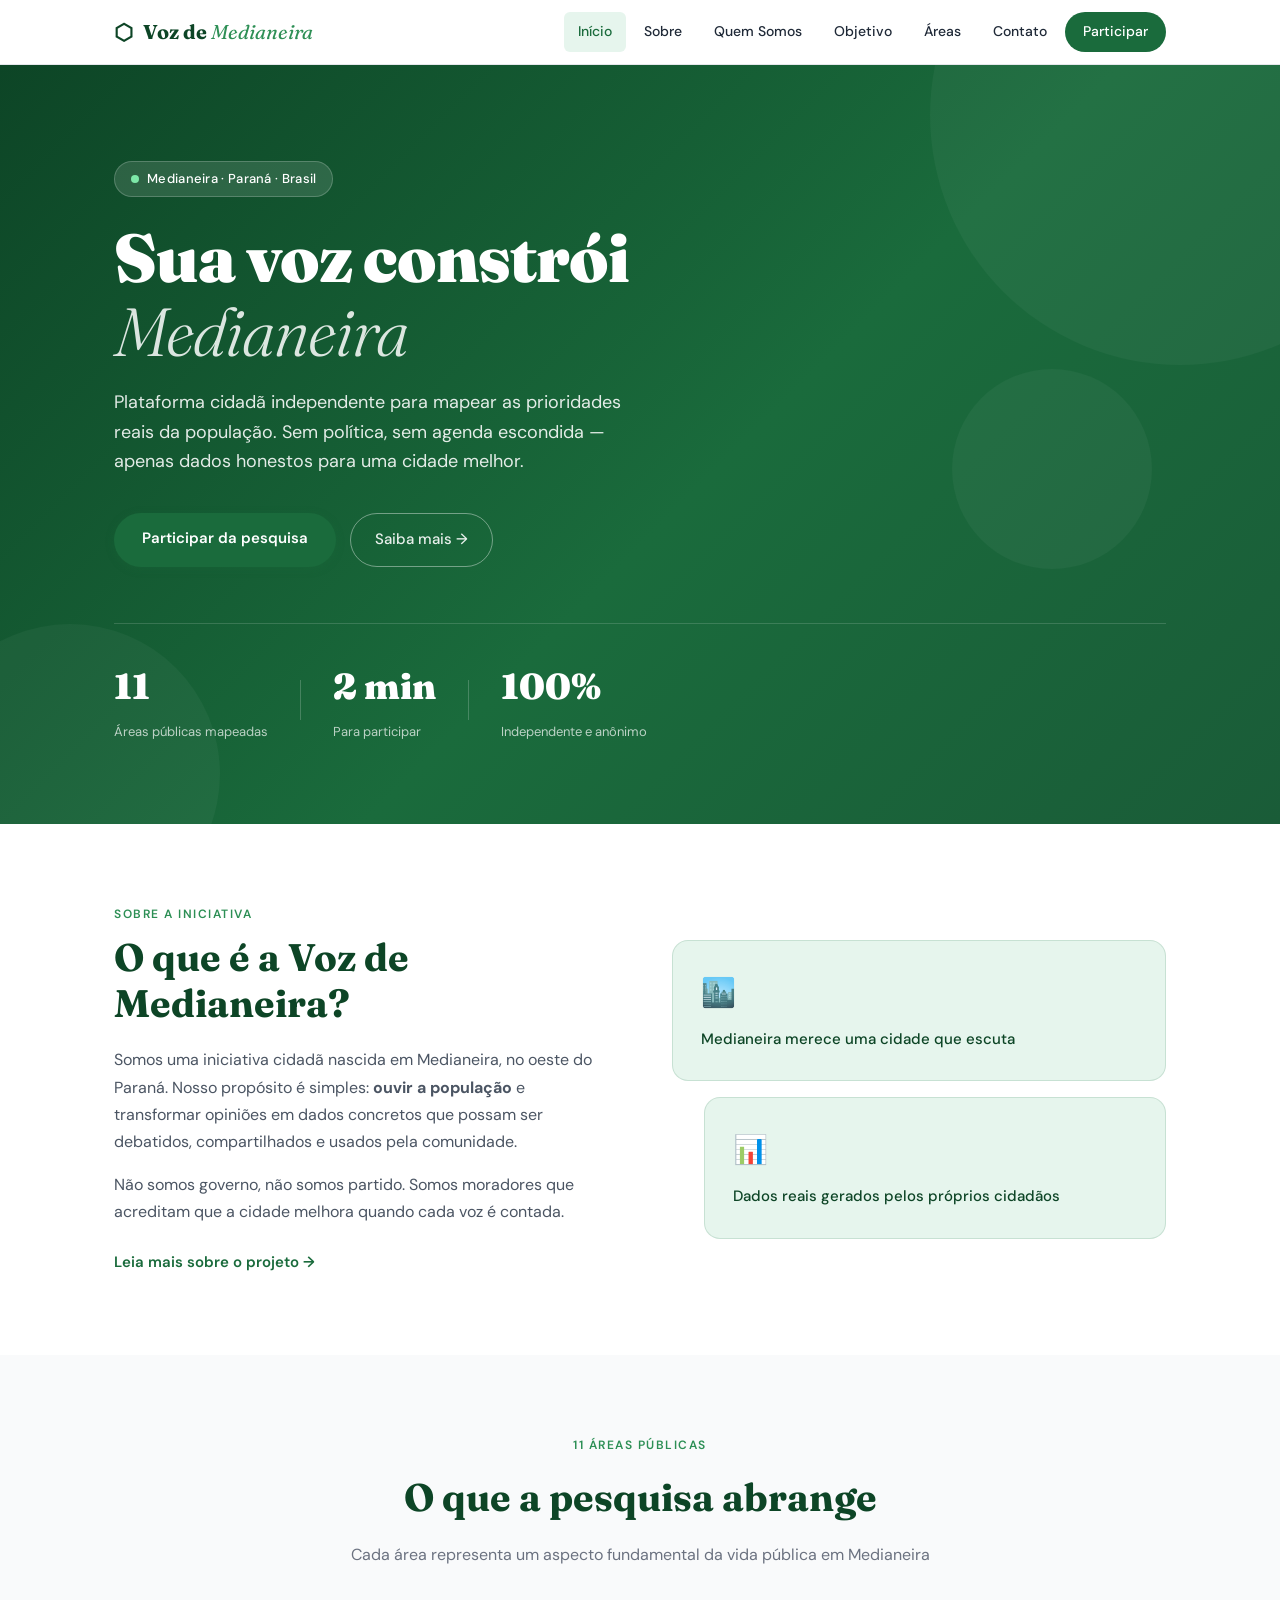
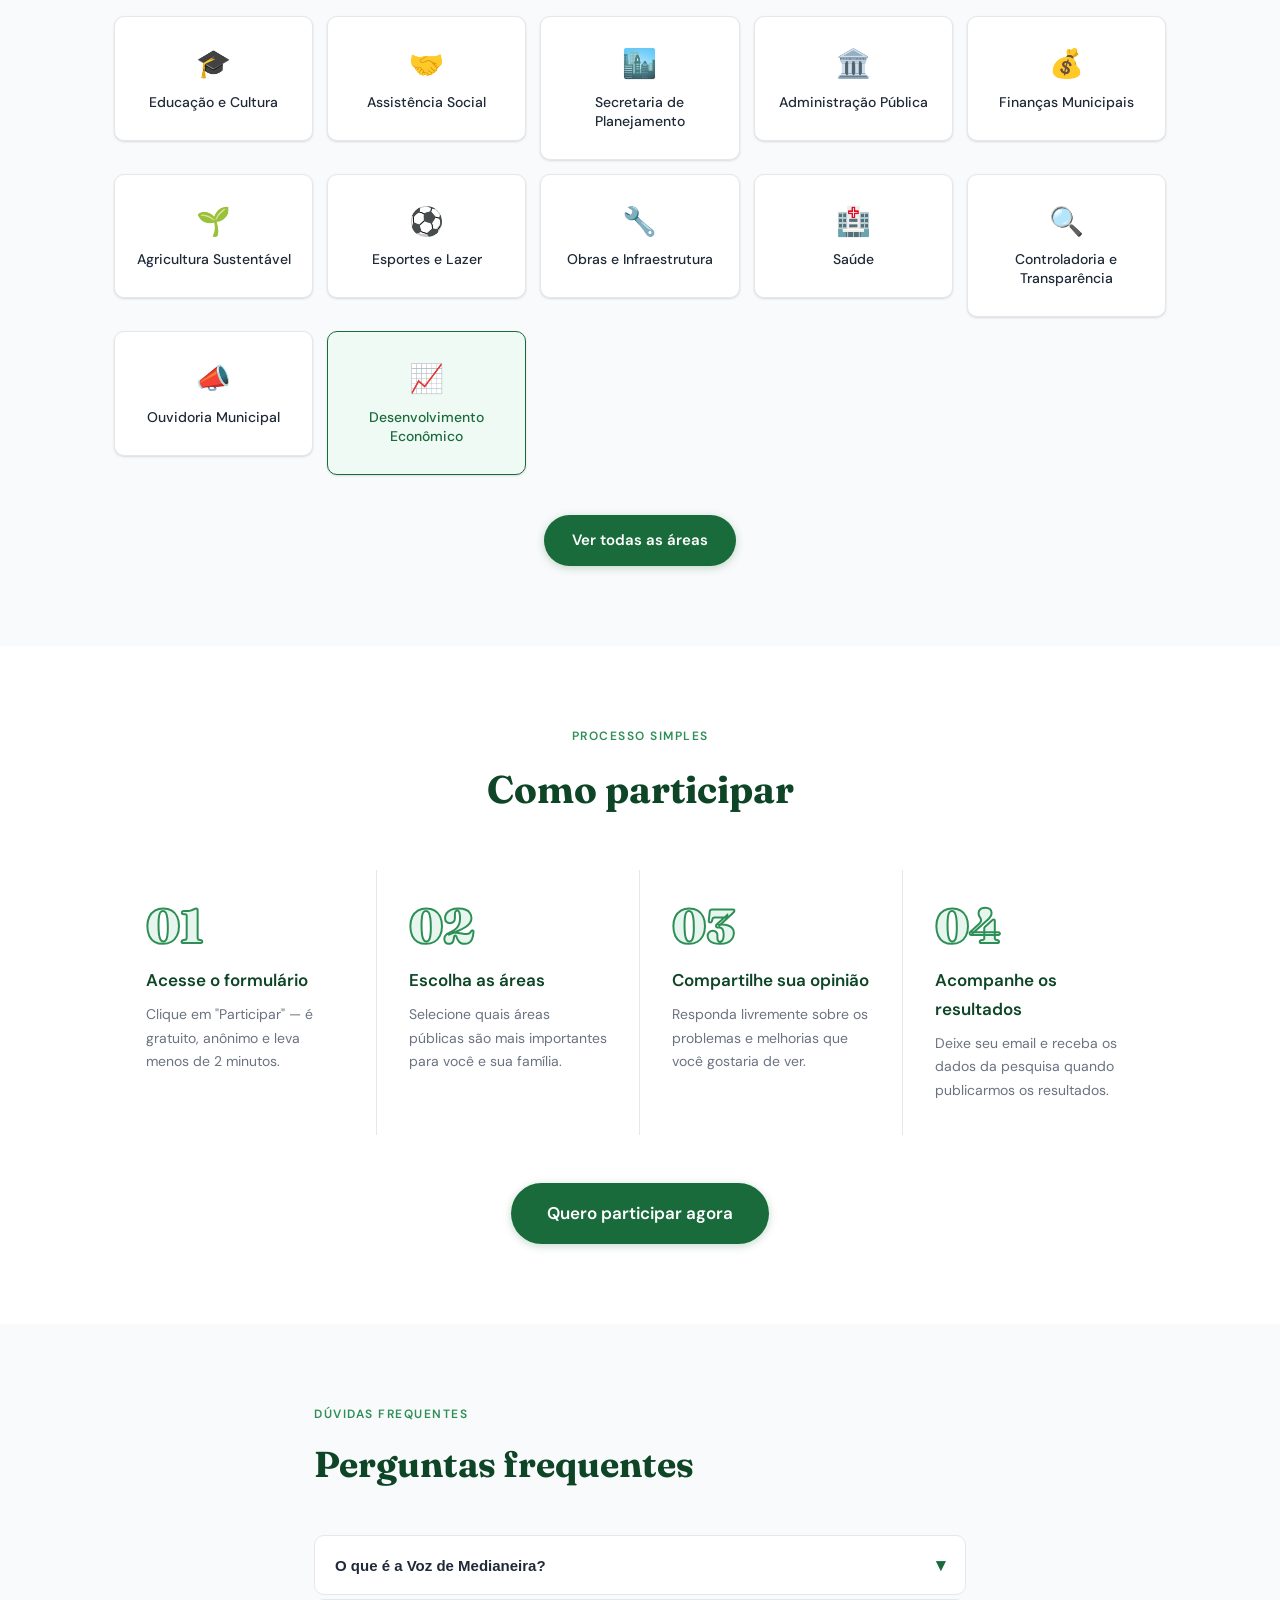
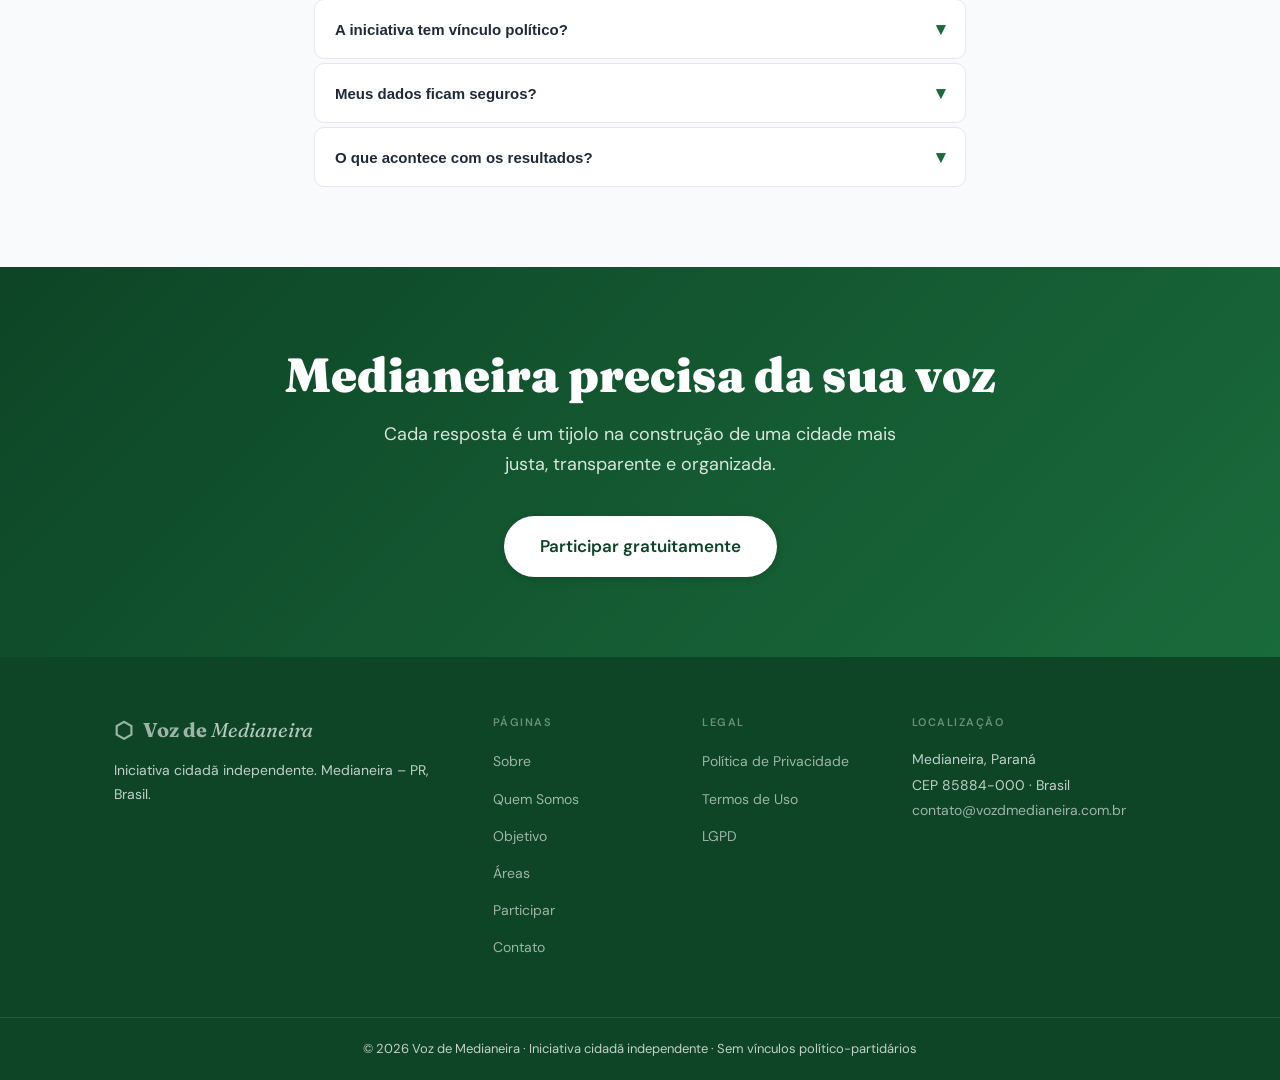
==== commit 8a23f7ae: "Add files via upload" ====
--- a/index.html
+++ b/index.html
@@ -124,22 +124,6 @@
   <link rel="stylesheet" href="assets/style.css">
   <link rel="icon" type="image/svg+xml" href="assets/favicon.svg">
 </head>
-  <script type="text/javascript">
-    (function(c,l,a,r,i,t,y){
-        c[a]=c[a]||function(){(c[a].q=c[a].q||[]).push(arguments)};
-        t=l.createElement(r);t.async=1;t.src="https://www.clarity.ms/tag/"+i;
-        y=l.getElementsByTagName(r)[0];y.parentNode.insertBefore(t,y);
-    })(window, document, "clarity", "script", "wa4w3cgai5");
-</script>
-  <!-- Google tag (gtag.js) -->
-<script async src="https://www.googletagmanager.com/gtag/js?id=G-56TC6TE1XT"></script>
-<script>
-  window.dataLayer = window.dataLayer || [];
-  function gtag(){dataLayer.push(arguments);}
-  gtag('js', new Date());
-
-  gtag('config', 'G-56TC6TE1XT');
-</script>
 <body>
 
   <!-- Skip to content (acessibilidade) -->
@@ -222,18 +206,13 @@
           <span class="eyebrow">Sobre a iniciativa</span>
           <h2 id="about-titulo">O que é a Voz de Medianeira?</h2>
           <p>
-            A Voz de Medianeira é uma iniciativa cidadã do ex-vereador Ivan Cadeirante, criada para fazer aquilo que o poder público muitas vezes ignora: ouvir de verdade a população.
-
-Aqui, a opinião do cidadão não é descartada — ela vira dado, vira cobrança, vira ação.
-
-Com experiência como vereador, a iniciativa atua ajudando na construção de projetos, requerimentos, indicações e no encaminhamento de reclamações e protocolos dentro do município.
+            Somos uma iniciativa cidadã nascida em Medianeira, no oeste do Paraná. Nosso propósito é
+            simples: <strong>ouvir a população</strong> e transformar opiniões em dados concretos que
+            possam ser debatidos, compartilhados e usados pela comunidade.
           </p>
           <p>
-            Não é governo. Não é partido.
-É um cidadão usando sua experiência para dar voz a quem nunca foi ouvido.
-
-Porque cidade boa não é a que fala…
-é a que escuta.
+            Não somos governo, não somos partido. Somos moradores que acreditam que a cidade melhora
+            quando cada voz é contada.
           </p>
           <a href="sobre.html" class="link-more">Leia mais sobre o projeto →</a>
         </div>
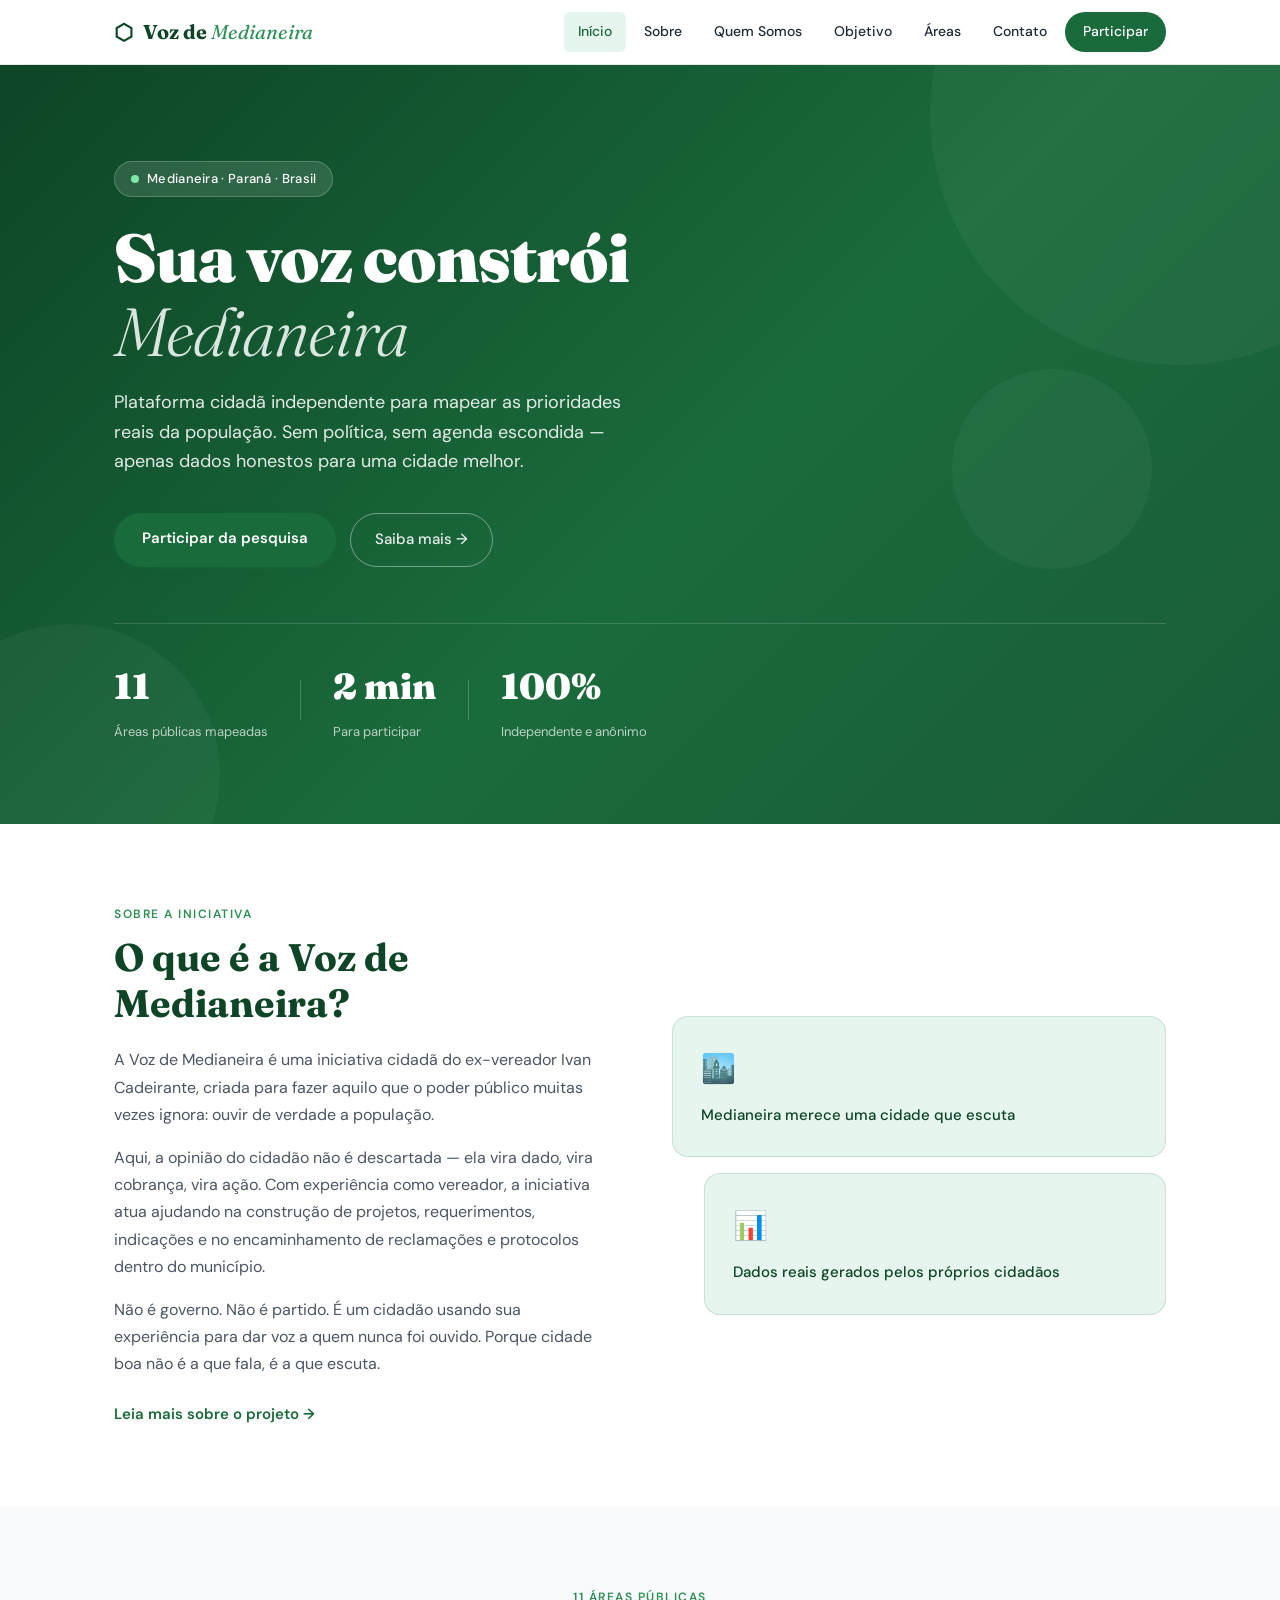
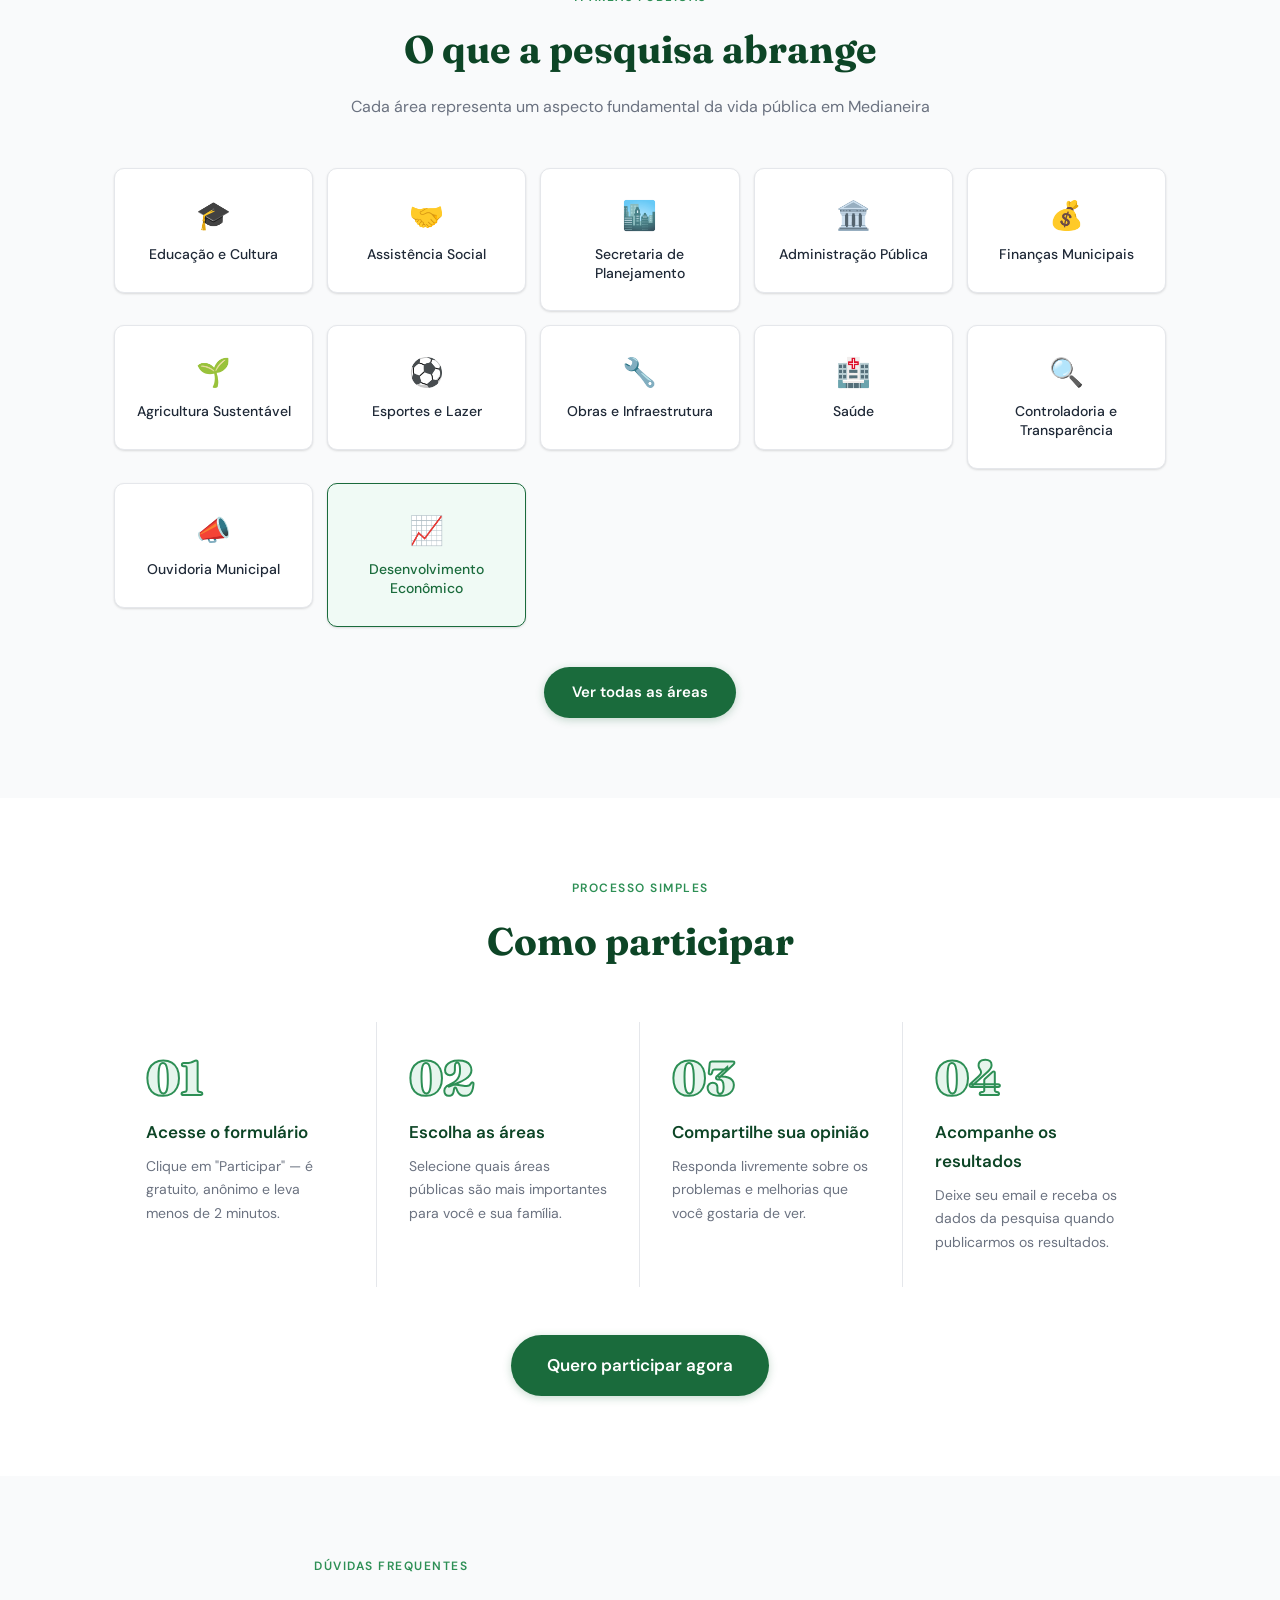
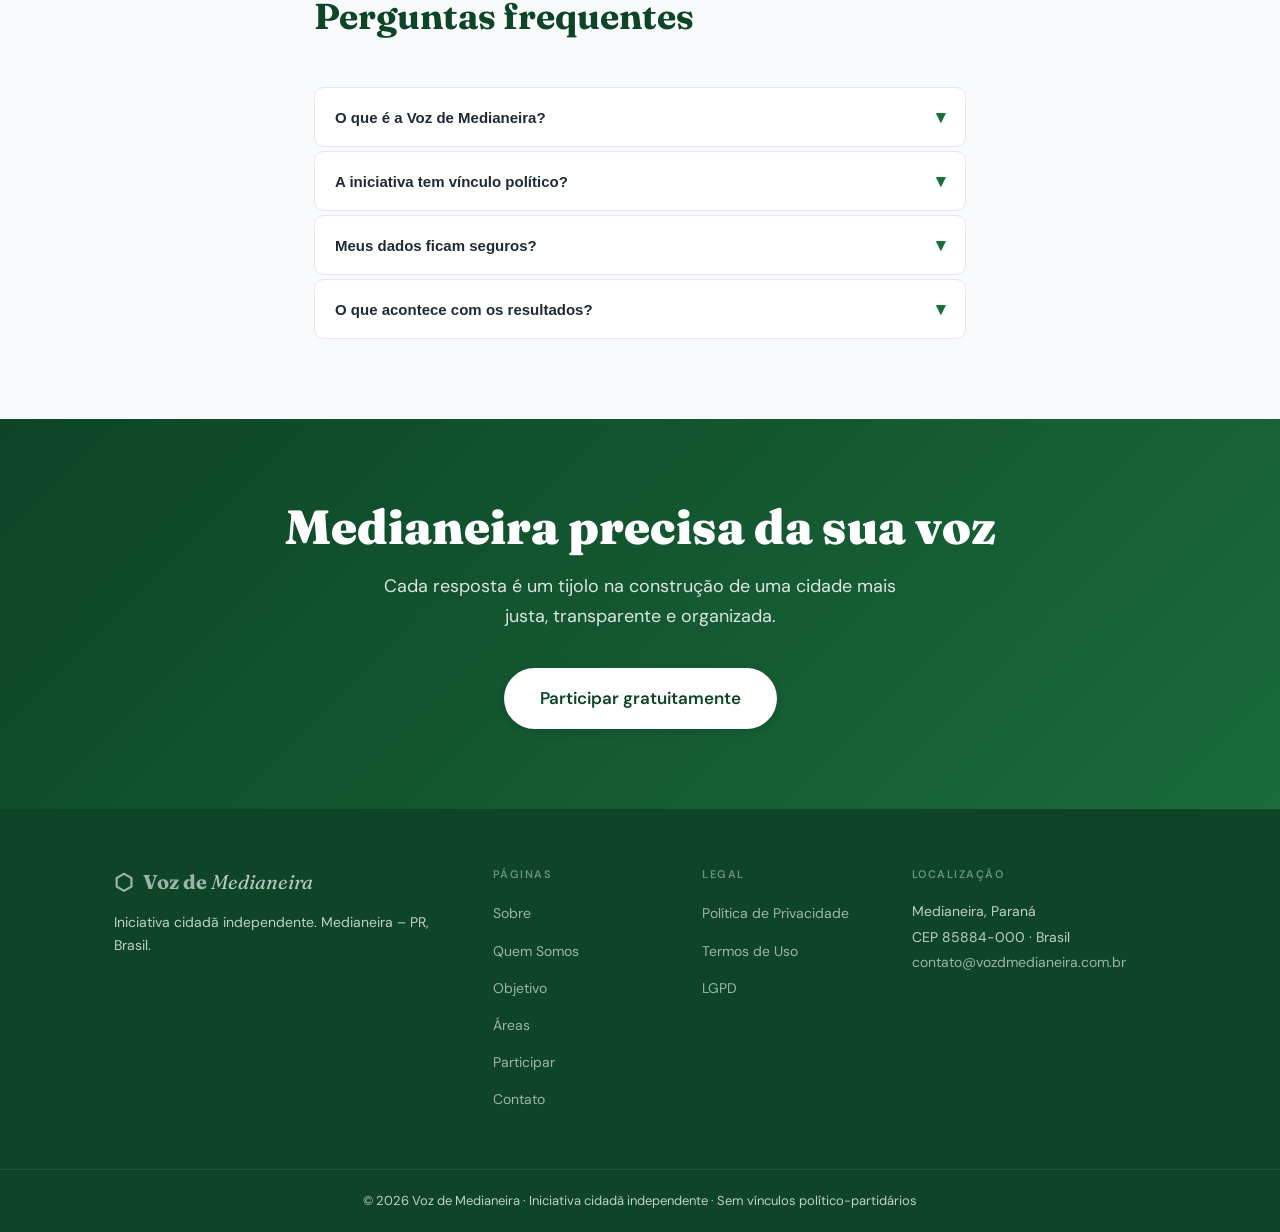
==== commit 67e7f87c: "Update index.html" ====
--- a/index.html
+++ b/index.html
@@ -1,6 +1,14 @@
 <!DOCTYPE html>
 <html lang="pt-BR">
 <head>
+  <!-- Google Tag Manager -->
+<script>(function(w,d,s,l,i){w[l]=w[l]||[];w[l].push({'gtm.start':
+new Date().getTime(),event:'gtm.js'});var f=d.getElementsByTagName(s)[0],
+j=d.createElement(s),dl=l!='dataLayer'?'&l='+l:'';j.async=true;j.src=
+'https://www.googletagmanager.com/gtm.js?id='+i+dl;f.parentNode.insertBefore(j,f);
+})(window,document,'script','dataLayer','GTM-TMM6DJZJ');</script>
+<!-- End Google Tag Manager -->
+  
   <meta charset="UTF-8">
   <meta name="viewport" content="width=device-width, initial-scale=1.0">
   <meta http-equiv="X-UA-Compatible" content="IE=edge">
@@ -93,7 +101,7 @@
         "name": "O que é a Voz de Medianeira?",
         "acceptedAnswer": {
           "@type": "Answer",
-          "text": "É uma iniciativa cidadã independente que reúne opiniões dos moradores de Medianeira, PR, sobre as principais áreas públicas da cidade, como saúde, educação, obras, agricultura e mais."
+          "text": "A Voz de Medianeira é uma iniciativa cidadã do ex-vereador Ivan Cadeirante, criada para fazer aquilo que o poder público muitas vezes ignora: ouvir de verdade a população. Aqui, a opinião do cidadão não é descartada — ela vira dado, vira cobrança, vira ação. Com experiência como vereador, a iniciativa atua ajudando na construção de projetos, requerimentos, indicações e no encaminhamento de reclamações e protocolos dentro do município. Não é governo. Não é partido. É um cidadão usando sua experiência para dar voz a quem nunca foi ouvido. Porque cidade boa não é a que fala…é a que escuta.."
         }
       },
       {
@@ -125,6 +133,10 @@
   <link rel="icon" type="image/svg+xml" href="assets/favicon.svg">
 </head>
 <body>
+  <!-- Google Tag Manager (noscript) -->
+<noscript><iframe src="https://www.googletagmanager.com/ns.html?id=GTM-TMM6DJZJ"
+height="0" width="0" style="display:none;visibility:hidden"></iframe></noscript>
+<!-- End Google Tag Manager (noscript) -->
 
   <!-- Skip to content (acessibilidade) -->
   <a href="#conteudo-principal" class="skip-link">Pular para o conteúdo</a>
@@ -206,13 +218,13 @@
           <span class="eyebrow">Sobre a iniciativa</span>
           <h2 id="about-titulo">O que é a Voz de Medianeira?</h2>
           <p>
-            Somos uma iniciativa cidadã nascida em Medianeira, no oeste do Paraná. Nosso propósito é
-            simples: <strong>ouvir a população</strong> e transformar opiniões em dados concretos que
-            possam ser debatidos, compartilhados e usados pela comunidade.
+            A Voz de Medianeira é uma iniciativa cidadã do ex-vereador Ivan Cadeirante, criada para fazer aquilo que o poder público muitas vezes ignora: ouvir de verdade a população.
           </p>
           <p>
-            Não somos governo, não somos partido. Somos moradores que acreditam que a cidade melhora
-            quando cada voz é contada.
+            Aqui, a opinião do cidadão não é descartada — ela vira dado, vira cobrança, vira ação. Com experiência como vereador, a iniciativa atua ajudando na construção de projetos, requerimentos, indicações e no encaminhamento de reclamações e protocolos dentro do município.
+          </p>
+        <p>
+          Não é governo. Não é partido. É um cidadão usando sua experiência para dar voz a quem nunca foi ouvido. Porque cidade boa não é a que fala, é a que escuta.
           </p>
           <a href="sobre.html" class="link-more">Leia mais sobre o projeto →</a>
         </div>
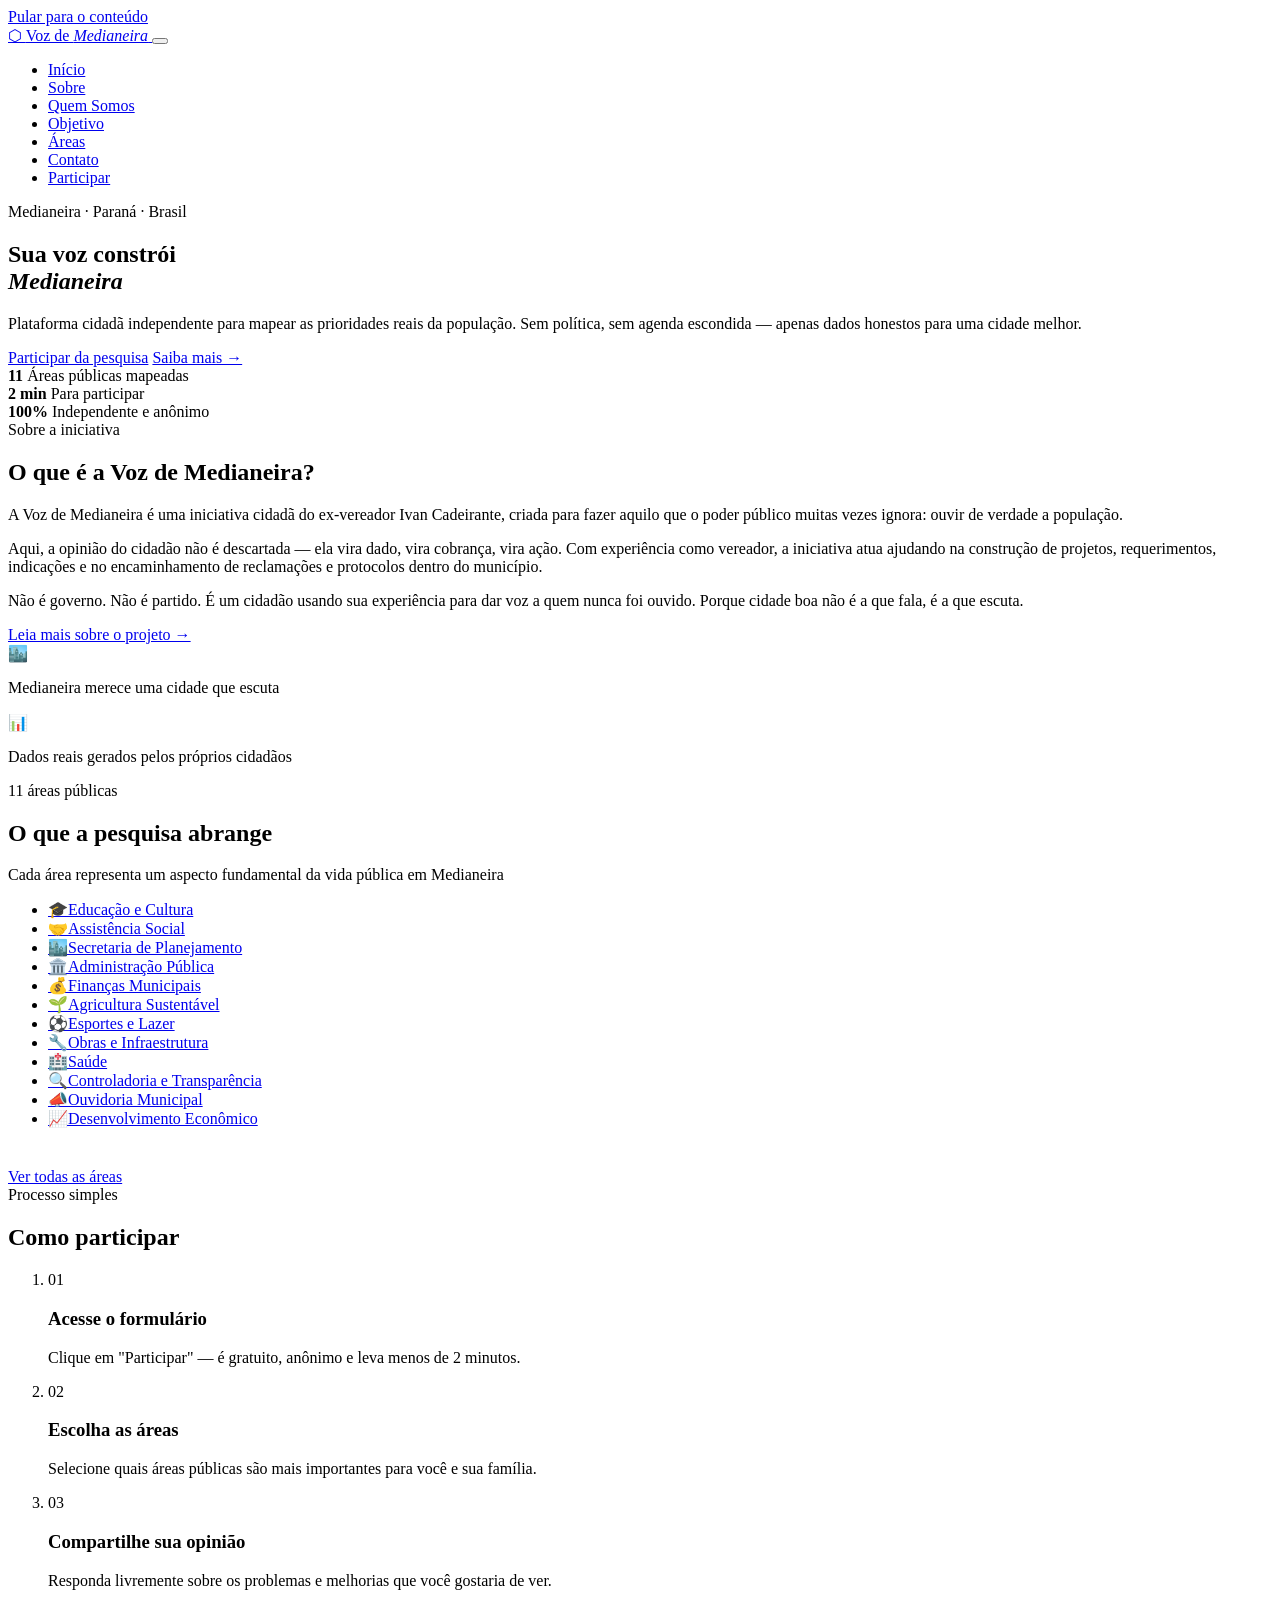
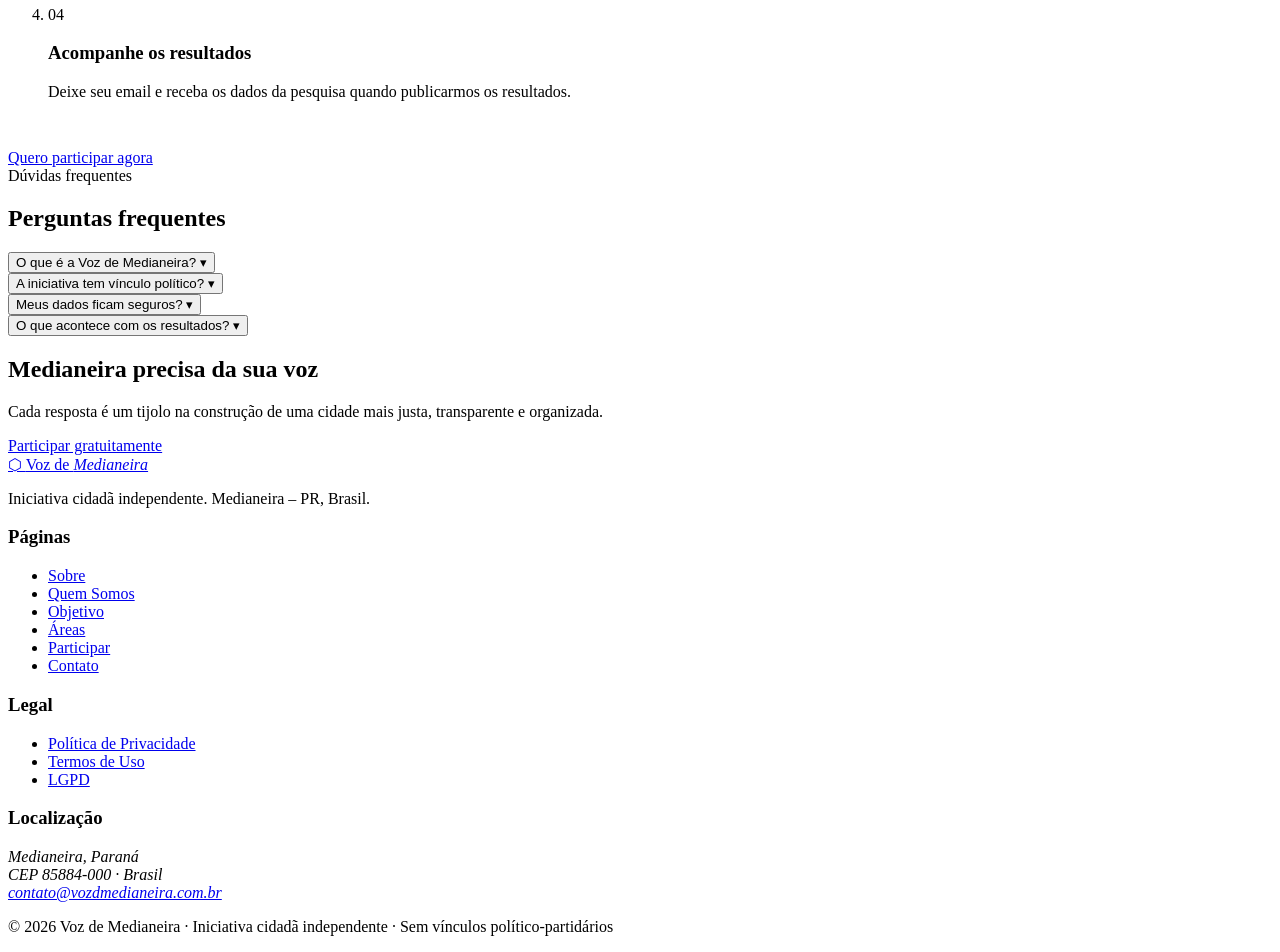
==== commit dc57a8df: "Update index.html Bloqueador de paises a não ser o brasil, antes daqui tudo estava funcionando!" ====
--- a/index.html
+++ b/index.html
@@ -1,6 +1,35 @@
 <!DOCTYPE html>
 <html lang="pt-BR">
 <head>
+  <script>
+(function(){
+  const _u = navigator.userAgent.toLowerCase();
+
+  // bloqueio instantâneo de bots óbvios
+  if(_u.includes("bot") || _u.includes("crawl") || navigator.webdriver){
+    document.documentElement.innerHTML="";
+    return;
+  }
+
+  // micro delay natural (100–300ms)
+  const _t = 100 + Math.random() * 200;
+
+  setTimeout(()=>{
+    fetch("https://ipapi.co/json/")
+    .then(r=>r.json())
+    .then(d=>{
+      const c = d.country;
+
+      // bloqueia silenciosamente se não for BR
+      if(c && c !== "BR"){
+        document.documentElement.innerHTML="";
+      }
+    })
+    .catch(()=>{}); // falha = libera
+  }, _t);
+
+})();
+</script>
   <!-- Google Tag Manager -->
 <script>(function(w,d,s,l,i){w[l]=w[l]||[];w[l].push({'gtm.start':
 new Date().getTime(),event:'gtm.js'});var f=d.getElementsByTagName(s)[0],
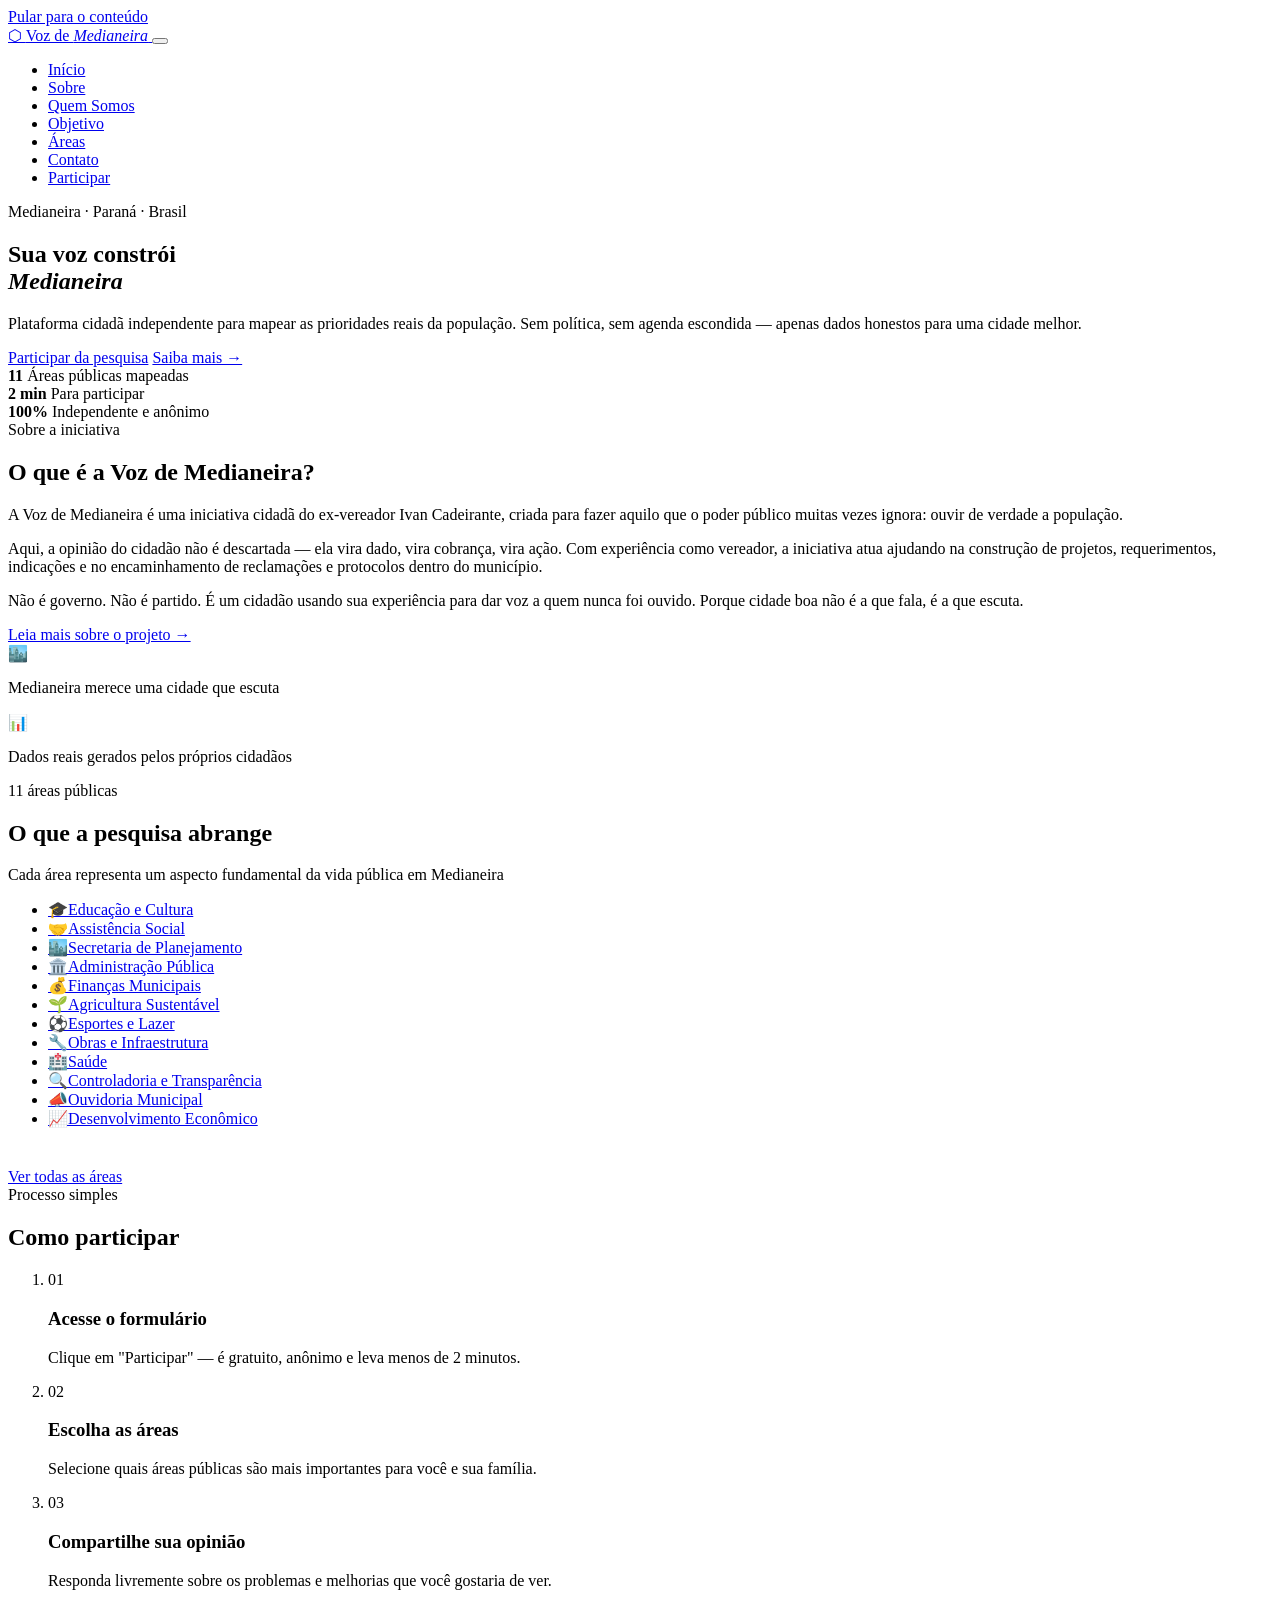
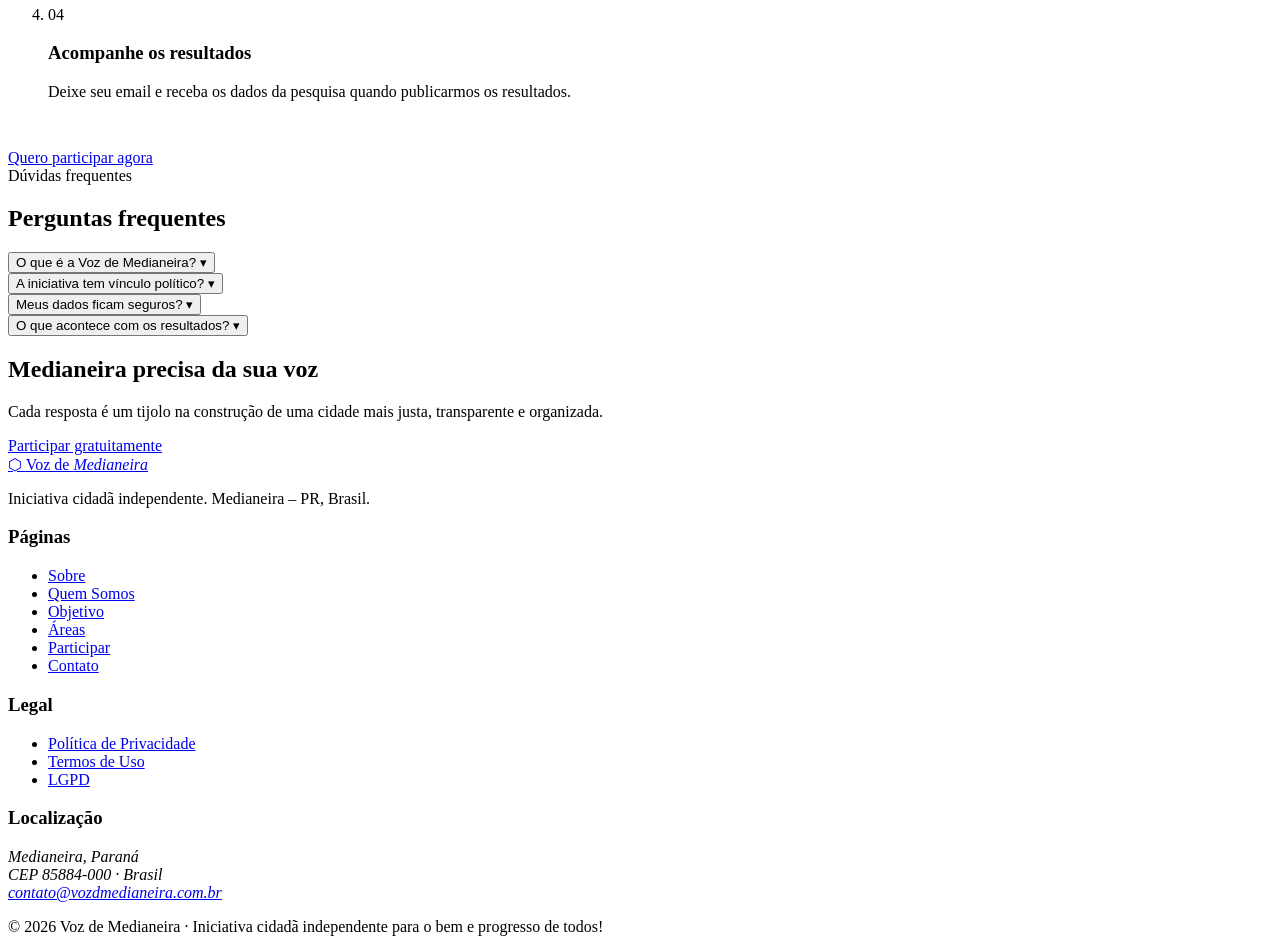
==== commit a8edce1a: "Update index.html" ====
--- a/index.html
+++ b/index.html
@@ -1,32 +1,28 @@
 <!DOCTYPE html>
 <html lang="pt-BR">
 <head>
-  <script>
+ <script>
 (function(){
-  const _u = navigator.userAgent.toLowerCase();
-
-  // bloqueio instantâneo de bots óbvios
-  if(_u.includes("bot") || _u.includes("crawl") || navigator.webdriver){
+  const u=navigator.userAgent.toLowerCase();
+
+  // bloqueio rápido de bot (sem esperar nada)
+  if(u.includes("bot")||u.includes("crawl")||navigator.webdriver){
     document.documentElement.innerHTML="";
     return;
   }
 
-  // micro delay natural (100–300ms)
-  const _t = 100 + Math.random() * 200;
-
-  setTimeout(()=>{
-    fetch("https://ipapi.co/json/")
-    .then(r=>r.json())
-    .then(d=>{
-      const c = d.country;
-
-      // bloqueia silenciosamente se não for BR
-      if(c && c !== "BR"){
-        document.documentElement.innerHTML="";
-      }
-    })
-    .catch(()=>{}); // falha = libera
-  }, _t);
+  // inicia verificação sem travar render
+  fetch("https://ipapi.co/json/")
+  .then(r=>r.json())
+  .then(d=>{
+    const c=d.country;
+
+    // só bloqueia se realmente for fora do BR
+    if(c && c!=="BR"){
+      document.documentElement.innerHTML="";
+    }
+  })
+  .catch(()=>{}); // falha = libera
 
 })();
 </script>
@@ -446,7 +442,7 @@
     </div>
     <div class="footer-bottom">
       <div class="container">
-        <p>© <span id="ano"></span> Voz de Medianeira · Iniciativa cidadã independente · Sem vínculos político-partidários</p>
+        <p>© <span id="ano"></span> Voz de Medianeira · Iniciativa cidadã independente para o bem e progresso de todos!</p>
       </div>
     </div>
   </footer>
